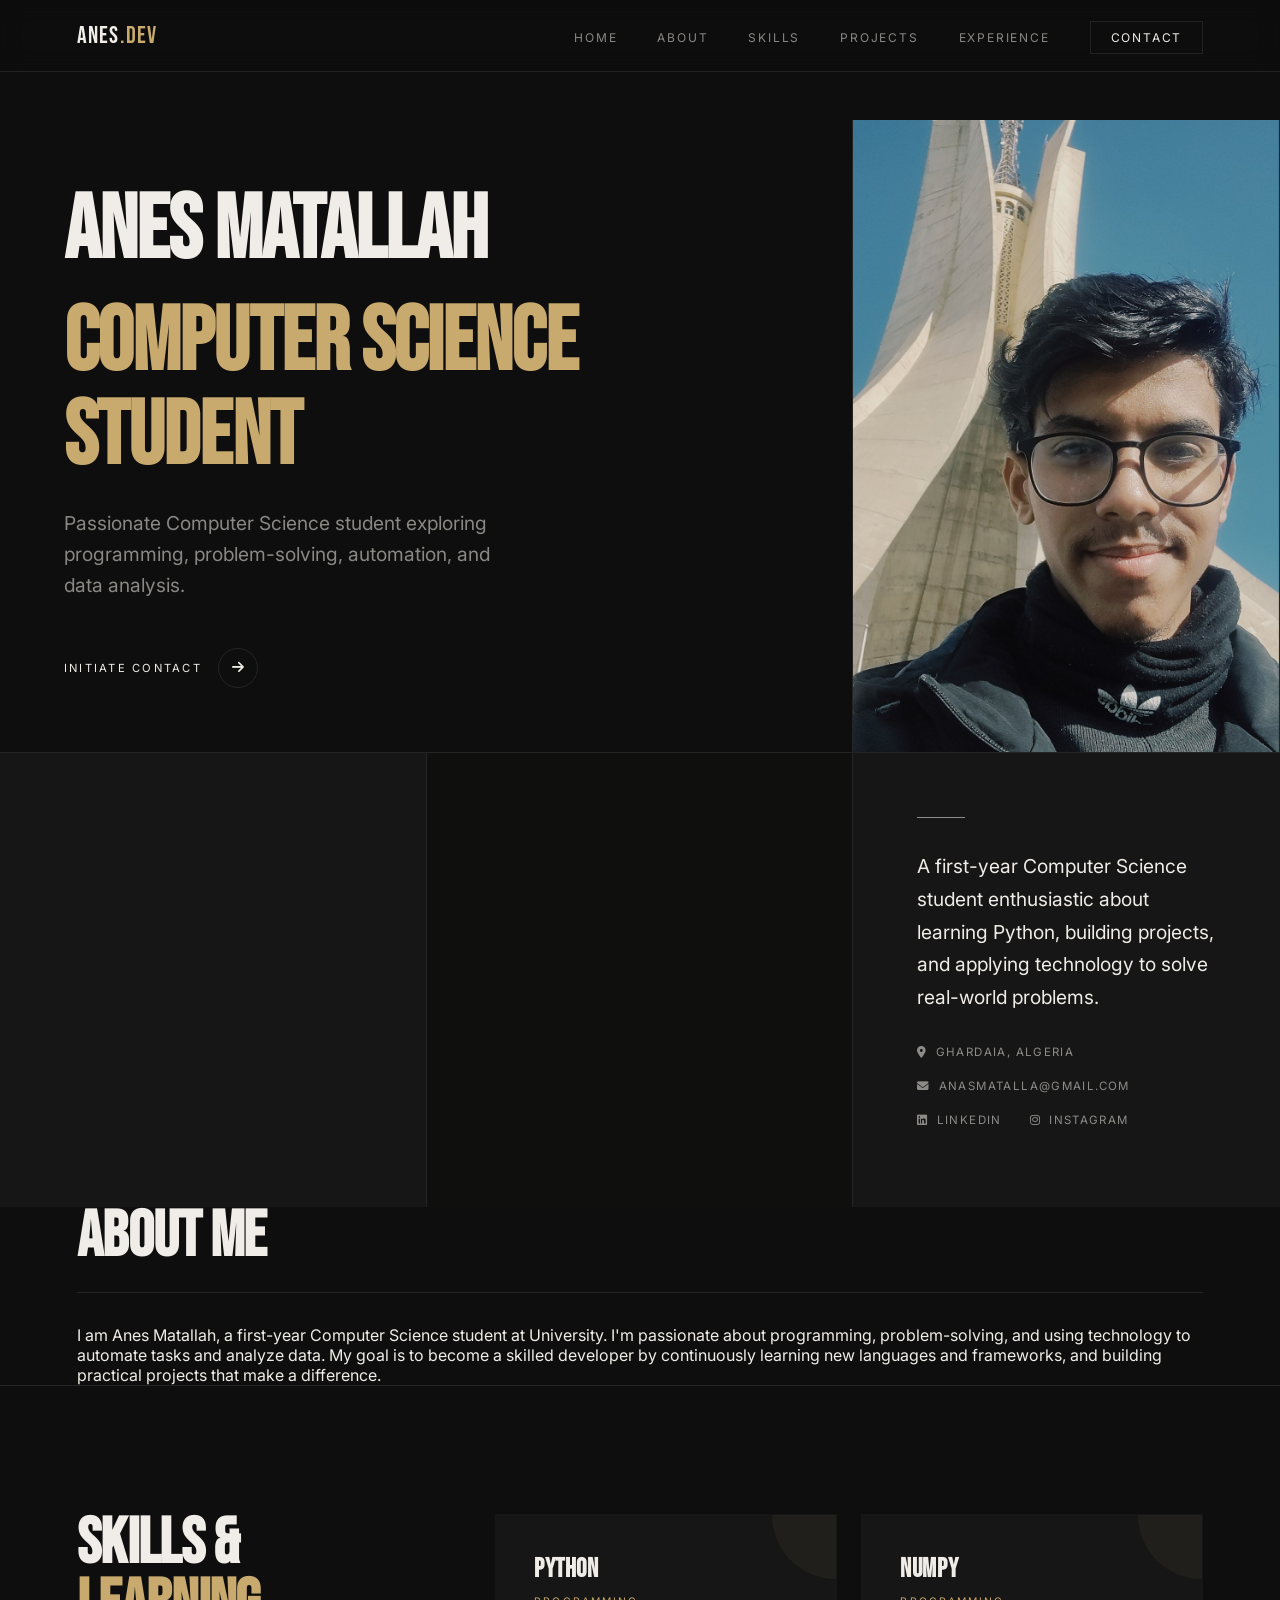
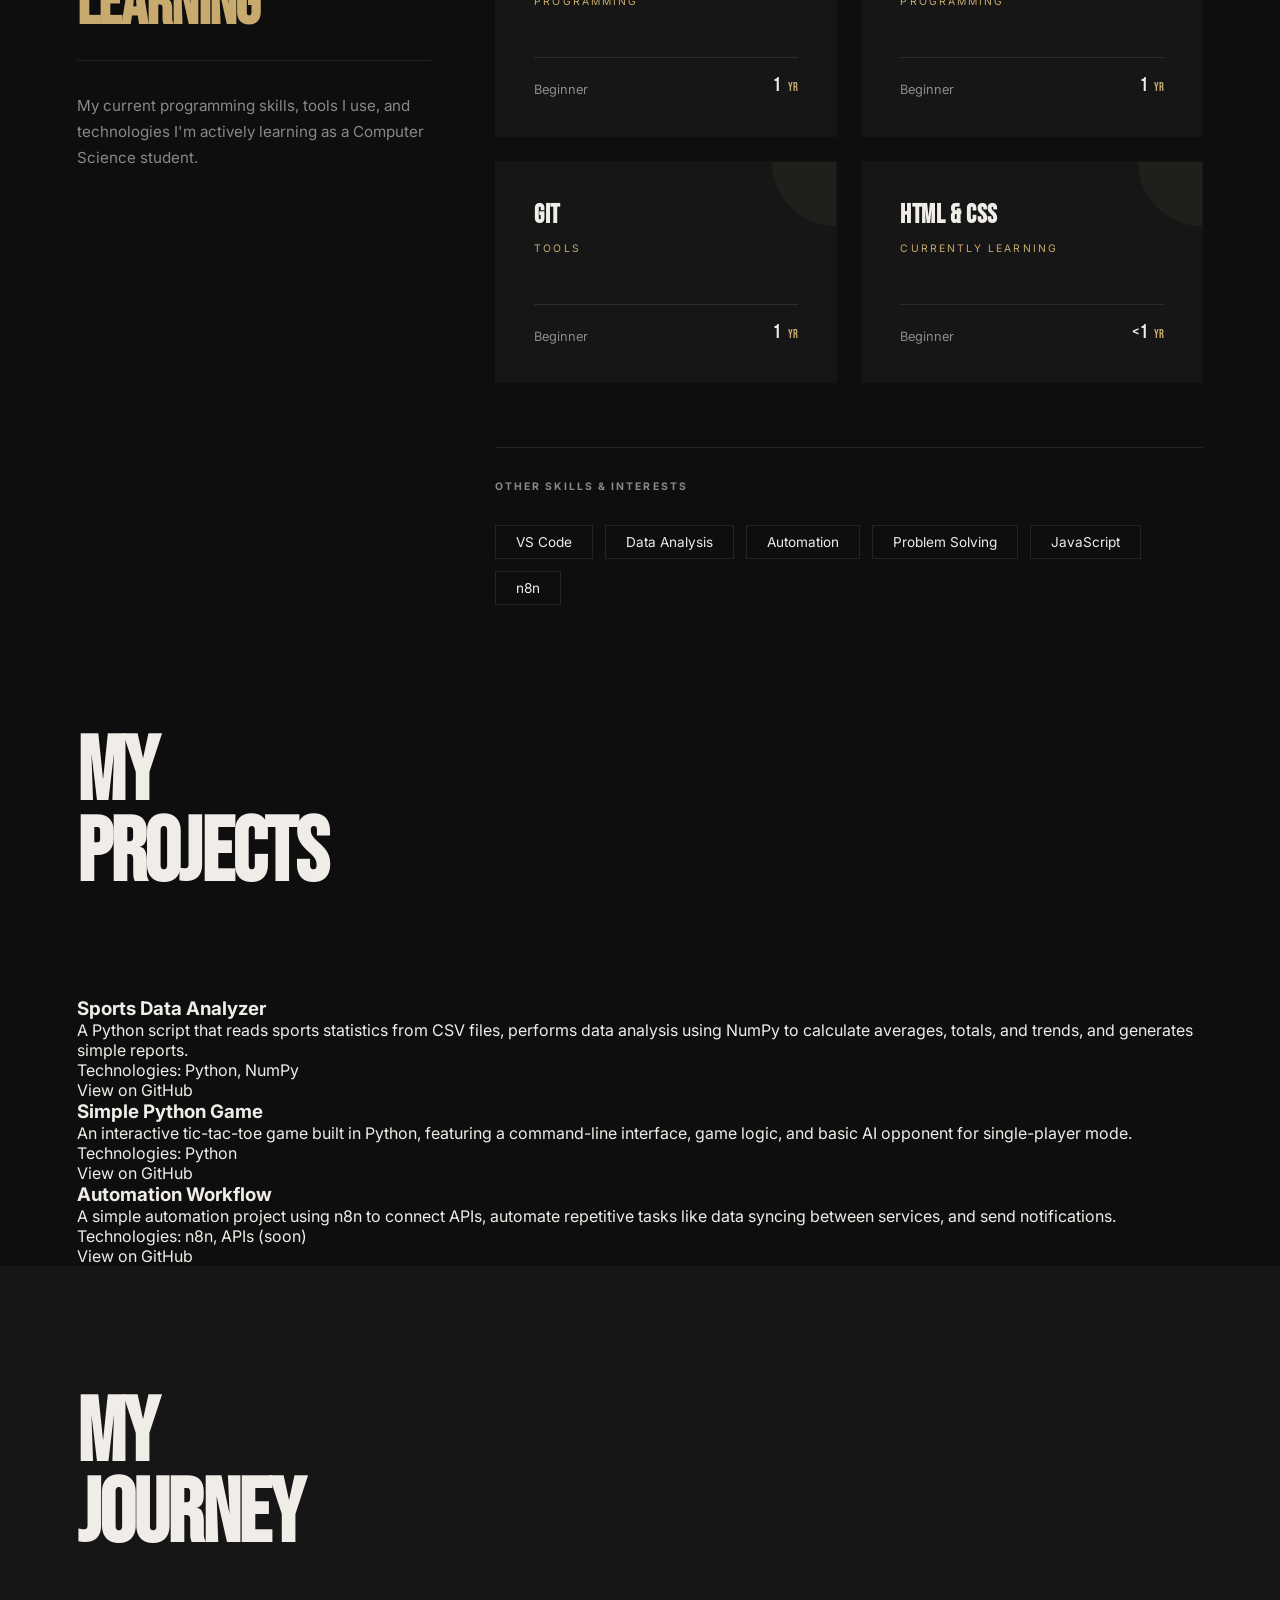
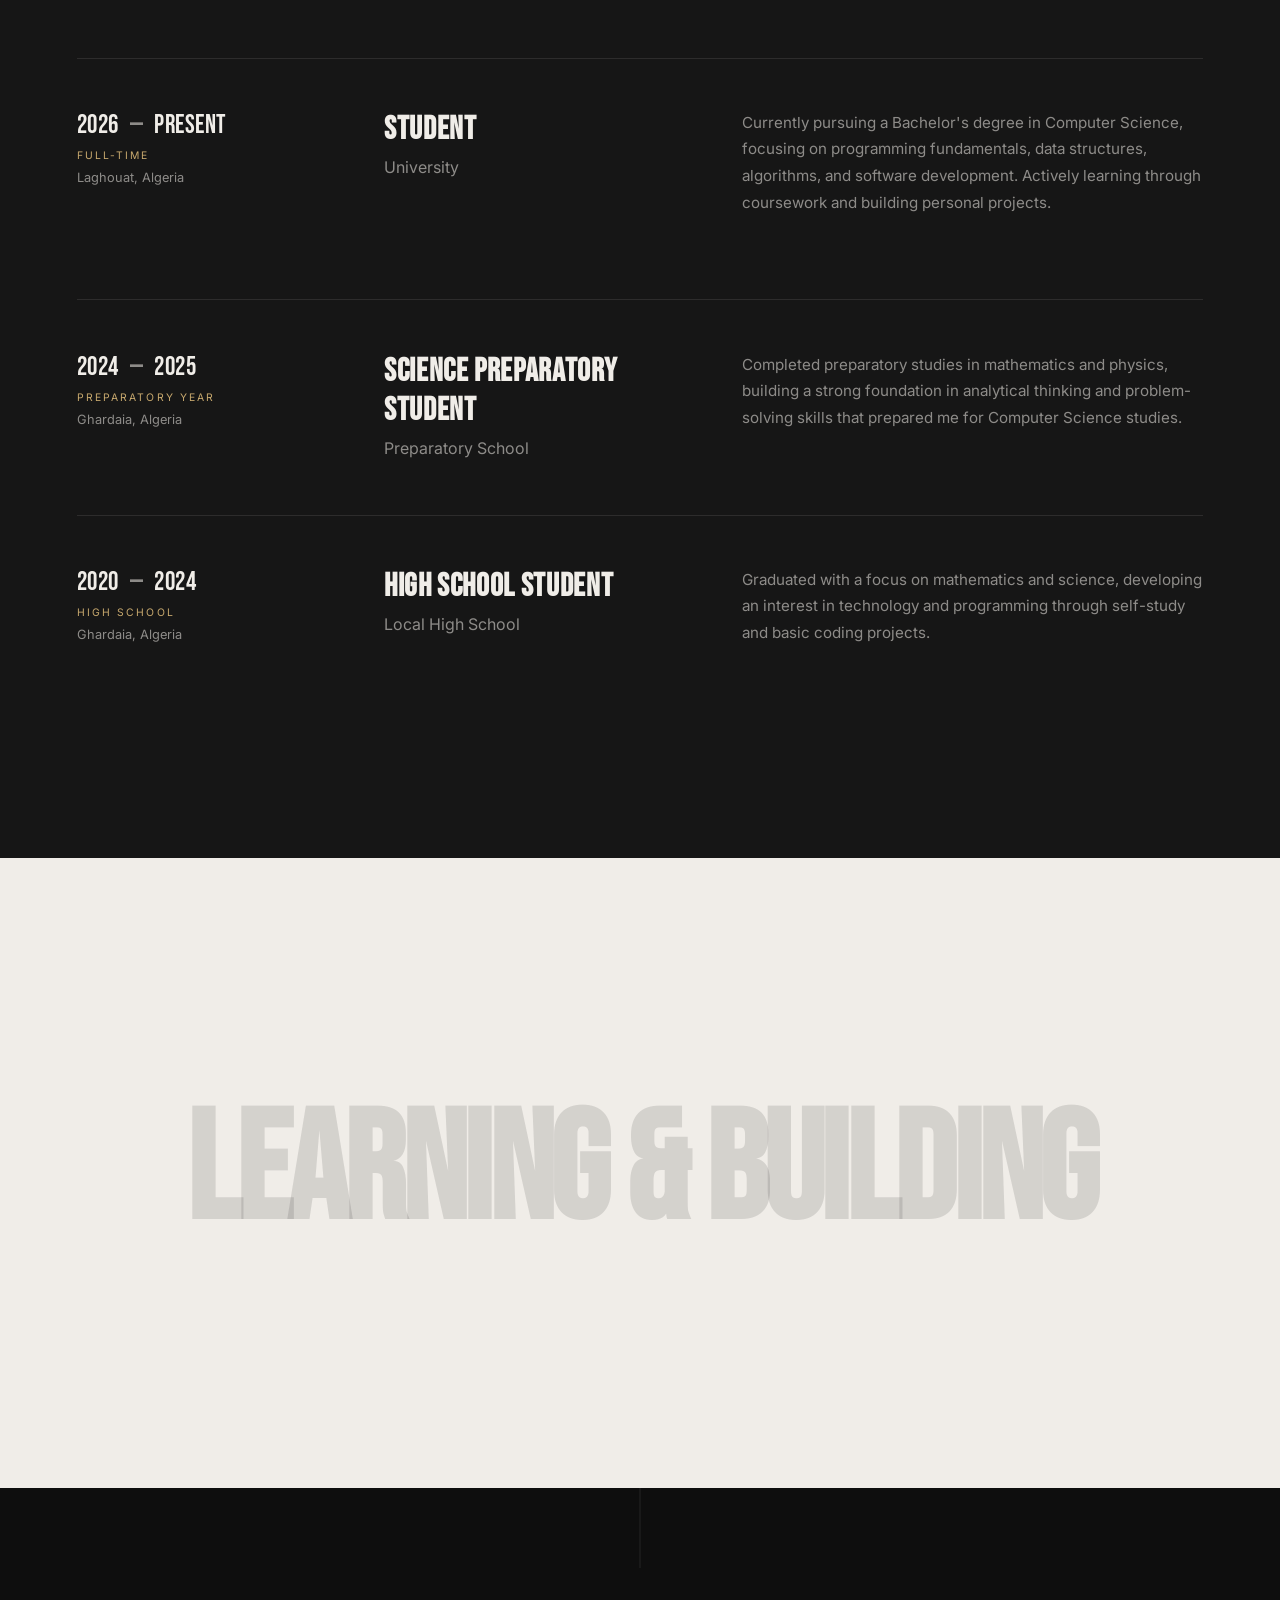
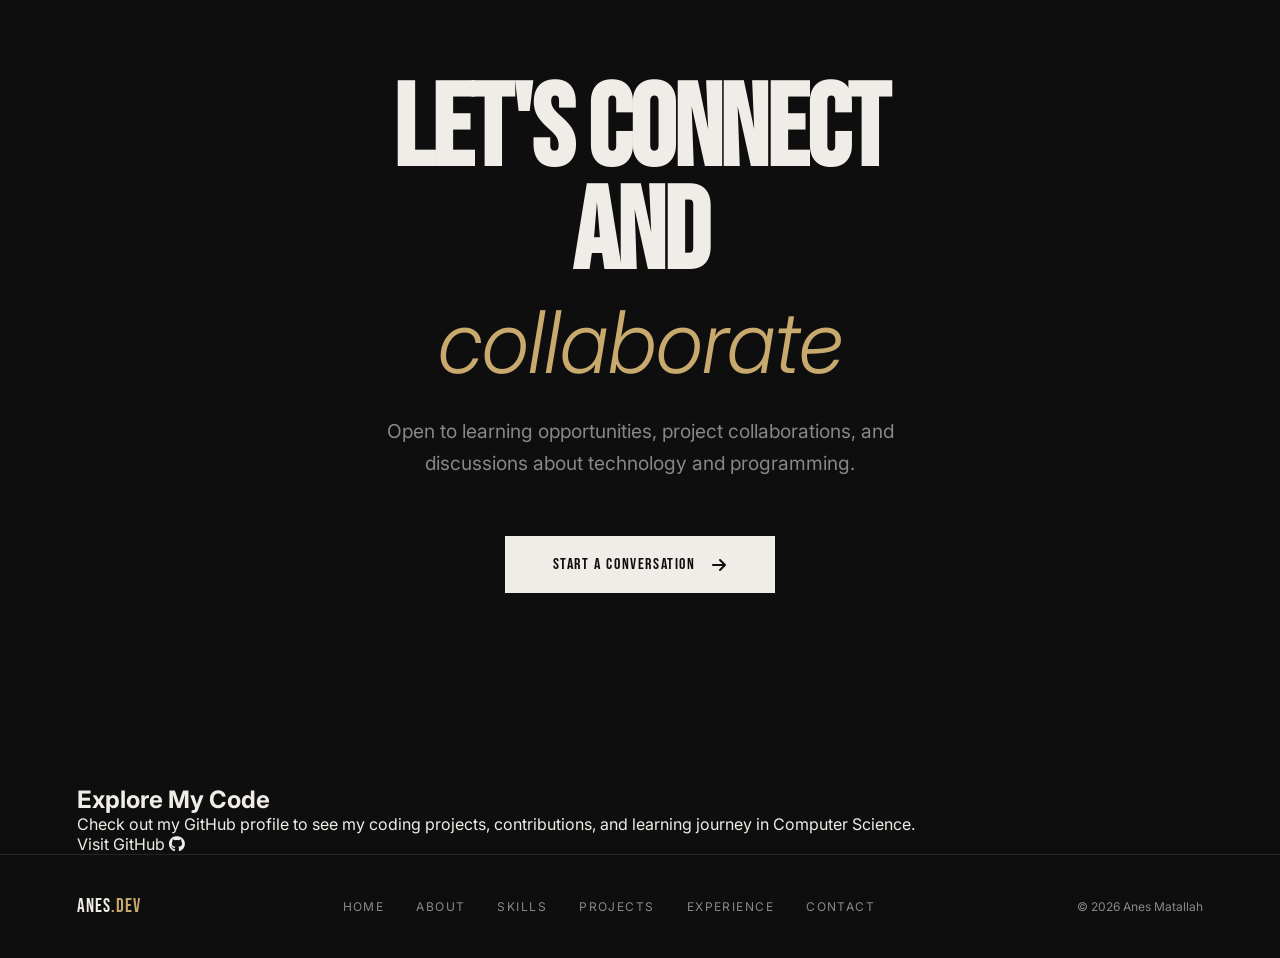
==== index.html @ f71d9143 "Rename index.html.html to index.html" ====
<!DOCTYPE html>
<html lang="en">

<head>
  <meta charset="UTF-8" />
  <meta name="viewport" content="width=device-width, initial-scale=1.0" />
  <meta name="description"
    content="Portfolio of Anes Matallah, a Computer Science student learning Python, automation, and software development." />
  <link rel="stylesheet" href="styles.css" />
  <link rel="preconnect" href="https://fonts.googleapis.com" />
  <link rel="preconnect" href="https://fonts.gstatic.com" crossorigin />
  <link href="https://fonts.googleapis.com/css2?family=Bebas+Neue&family=Inter:wght@300;400;500;600&display=swap"
    rel="stylesheet" />
  <link rel="stylesheet" href="https://cdnjs.cloudflare.com/ajax/libs/font-awesome/6.4.0/css/all.min.css" />
</head>

<body>

  <!-- ===================== HEADER ===================== -->
  <header class="site-header" id="site-header">
    <nav class="nav-container">
      <a href="index.html" class="nav-logo">ANES<span>.DEV</span></a>
      <ul class="nav-links" id="nav-links">
        <li><a href="weanas.html" class="nav-link active">Home</a></li>
        <li><a href="#about" class="nav-link">About</a></li>
        <li><a href="#skills" class="nav-link">Skills</a></li>
        <li><a href="#projects" class="nav-link">Projects</a></li>
        <li><a href="#experience" class="nav-link">Experience</a></li>
        <li><a href="contact.html" class="nav-link nav-cta">Contact</a></li>
      </ul>
      <button class="hamburger" id="hamburger" aria-label="Open menu">
        <span></span><span></span><span></span>
      </button>
    </nav>
  </header>

  <main>

    <!-- ===================== HERO ===================== -->
    <section id="home" class="hero-section">
      <div class="hero-grid" id="hero-grid">

        <!-- Block 1: Main Intro -->
        <div class="hero-block hero-intro">
          <div class="hero-intro-inner">
            <h1 class="hero-name anim-fade-up">
              Anes Matallah
              <span class="hero-headline-word">Computer Science Student</span>
            </h1>
            <p class="hero-sub anim-fade-up" style="--delay:0.3s">
              Passionate Computer Science student exploring programming, problem-solving, automation, and data analysis.
            </p>
            <a href="contact.html" class="hero-cta anim-fade-up" style="--delay:0.5s">
              <span class="hero-cta-text">Initiate Contact</span>
              <span class="hero-cta-icon"><i class="fa-solid fa-arrow-right"></i></span>
            </a>
          </div>
        </div>

        <!-- Removed Block 2: Vertical texture image per user request -->

        <!-- Block 3: Profile photo -->
        <!-- FIX: Replace "your-photo.jpg" with your actual portrait image filename -->
        <div class="hero-block hero-img-profile parallax-block">
          <img src="my-anas.png.jpg" alt="Anes Matallah Profile Photo" class="parallax-img" data-speed="0.08"
            id="profile-img" />
        </div>

        <!-- Block 4: Square detail -->
        <div class="hero-block hero-img-detail parallax-block">
          <img src="" alt="Detail" class="parallax-img" data-speed="0.12" />
        </div>

        <!-- Block 5: Abstract / mix -->
        <div class="hero-block hero-img-abstract parallax-block">
          <img src="" alt="Abstract" class="parallax-img" data-speed="0.2" />
          <div class="hero-img-primary-overlay"></div>
        </div><!-- Block 6: Bio & Details -->
        <div class="hero-block hero-bio">
          <div class="hero-bio-inner">
            <div class="hero-bio-rule"></div>
            <p class="hero-bio-text">
              A first-year Computer Science student enthusiastic about learning Python, building projects, and applying
              technology to solve real-world problems.
            </p>
            <div class="hero-meta">
              <div class="hero-meta-item">
                <i class="fa-solid fa-location-dot"></i>
                <span>Ghardaia, Algeria</span>
              </div>
              <a href="mailto:anasmatalla@gmail.com" class="hero-meta-item hero-meta-link">
                <i class="fa-solid fa-envelope"></i>
                <span>anasmatalla@gmail.com</span>
                <i class="fa-solid fa-arrow-up-right hero-meta-arrow"></i>
              </a>
              <a href="https://www.linkedin.com/in/anes-matallah-5518b6398?utm_source=share&utm_campaign=share_via&utm_content=profile&utm_medium=android_app"
                target="_blank" rel="noopener" class="hero-meta-item hero-meta-link">
                <i class="fa-brands fa-linkedin"></i>
                <span>LinkedIn</span>
                <i class="fa-solid fa-arrow-up-right hero-meta-arrow"></i>
              </a>
              <!-- FIX 1: Changed target="_white" → target="_blank" -->
              <a href="https://www.instagram.com/anas__mata/" target="_blank" rel="noopener"
                class="hero-meta-item hero-meta-link">
                <i class="fa-brands fa-instagram"></i>
                <span>Instagram</span>
                <i class="fa-solid fa-arrow-up-right hero-meta-arrow"></i>
              </a>
            </div>
          </div>
        </div>

      </div>
    </section>

    <!-- ===================== ABOUT ME ===================== -->
    <section id="about" class="about-section">
      <div class="section-container">
        <div class="about-inner reveal">
          <h2 class="section-heading">About Me</h2>
          <div class="section-rule"></div>
          <p class="about-text">
            I am Anes Matallah, a first-year Computer Science student at University. I'm passionate about programming,
            problem-solving, and using technology to automate tasks and analyze data. My goal is to become a skilled
            developer by continuously learning new languages and frameworks, and building practical projects that make a
            difference.
          </p>
        </div>
      </div>
    </section>

    <!-- ===================== SKILLS ===================== -->
    <section id="skills" class="skills-section">
      <div class="section-container">
        <div class="skills-layout">

          <!-- Sticky sidebar -->
          <div class="skills-sidebar">
            <div class="skills-sidebar-inner reveal">
              <h2 class="section-heading">
                Skills &<br /><span class="accent">Learning</span>
              </h2>
              <div class="section-rule"></div>
              <p class="section-desc">
                My current programming skills, tools I use, and technologies I'm actively learning as a Computer Science
                student.
              </p>
            </div>
          </div>

          <!-- Scrolling skills -->
          <div class="skills-content">
            <!-- Highlighted skills grid -->
            <div class="skills-grid">
              <div class="skill-card reveal">
                <div class="skill-card-accent"></div>
                <div class="skill-card-top">
                  <h3 class="skill-name">Python</h3>
                  <span class="skill-category">Programming</span>
                </div>
                <div class="skill-card-bottom"><span class="skill-level">Beginner</span>
                  <span class="skill-years">1 <span class="accent">YR</span></span>
                </div>
              </div>
              <div class="skill-card reveal" style="--reveal-delay:0.1s">
                <div class="skill-card-accent"></div>
                <div class="skill-card-top">
                  <h3 class="skill-name">NumPy</h3>
                  <span class="skill-category">Programming</span>
                </div>
                <div class="skill-card-bottom">
                  <span class="skill-level">Beginner</span>
                  <span class="skill-years">1 <span class="accent">YR</span></span>
                </div>
              </div>
              <div class="skill-card reveal" style="--reveal-delay:0.2s">
                <div class="skill-card-accent"></div>
                <div class="skill-card-top">
                  <h3 class="skill-name">Git</h3>
                  <span class="skill-category">Tools</span>
                </div>
                <div class="skill-card-bottom">
                  <span class="skill-level">Beginner</span>
                  <span class="skill-years">1 <span class="accent">YR</span></span>
                </div>
              </div>
              <!-- FIX 2: Corrected broken <1 tag — properly escaped as "&lt;1" -->
              <div class="skill-card reveal" style="--reveal-delay:0.3s">
                <div class="skill-card-accent"></div>
                <div class="skill-card-top">
                  <h3 class="skill-name">HTML &amp; CSS</h3>
                  <span class="skill-category">Currently Learning</span>
                </div>
                <div class="skill-card-bottom">
                  <span class="skill-level">Beginner</span>
                  <span class="skill-years">&lt;1 <span class="accent">YR</span></span>
                </div>
              </div>
            </div>

            <div class="skills-cloud reveal">
              <h4 class="skills-cloud-title">Other Skills &amp; Interests</h4>
              <div class="skills-tags">
                <span class="skill-tag">VS Code</span>
                <span class="skill-tag">Data Analysis</span>
                <span class="skill-tag">Automation</span>
                <span class="skill-tag">Problem Solving</span>
                <span class="skill-tag">JavaScript</span>
                <span class="skill-tag">n8n</span>
              </div>
            </div>
          </div>

        </div>
      </div>
    </section>

    <!-- ===================== PROJECTS ===================== -->
    <section id="projects" class="projects-section">
      <div class="section-container">
        <div class="projects-header reveal">
          <h2 class="section-heading-lg">
            My<br />Projects
          </h2>
        </div>

        <div class="projects-list">

          <!-- FIX 3: Standardised GitHub username to "anesmatallah" — update if different -->
          <div class="project-item reveal">
            <h3 class="project-title">Sports Data Analyzer</h3>
            <p class="project-desc">
              A Python script that reads sports statistics from CSV files, performs data analysis using NumPy to
              calculate averages, totals, and trends, and generates simple reports.
            </p>
            <div class="project-tech">Technologies: Python, NumPy</div>
            <a href="https://github.com/anesmatallah/sports-data-analyzer" class="project-link" target="_blank"
              rel="noopener">
              View on GitHub <i class="fa-solid fa-arrow-up-right"></i>
            </a>
          </div>

          <div class="project-item reveal">
            <h3 class="project-title">Simple Python Game</h3>
            <p class="project-desc">An interactive tic-tac-toe game built in Python, featuring a command-line interface,
              game logic, and basic
              AI opponent for single-player mode.
            </p>
            <div class="project-tech">Technologies: Python</div>
            <!-- FIX 3: Changed "anas-mata" → "anesmatallah" to match your consistent username -->
            <a href="https://github.com/anesmatallah/python-tic-tac-toe" class="project-link" target="_blank"
              rel="noopener">
              View on GitHub <i class="fa-solid fa-arrow-up-right"></i>
            </a>
          </div>

          <div class="project-item reveal">
            <h3 class="project-title">Automation Workflow</h3>
            <p class="project-desc">
              A simple automation project using n8n to connect APIs, automate repetitive tasks like data syncing between
              services, and send notifications.
            </p>
            <div class="project-tech">Technologies: n8n, APIs (soon)</div>
            <a href="#" class="project-link" target="_blank" rel="noopener">View on GitHub <i
                class="fa-solid fa-arrow-up-right"></i>
            </a>
          </div>

        </div>
      </div>
    </section>

    <!-- ===================== EXPERIENCE ===================== -->
    <section id="experience" class="experience-section">
      <div class="section-container">
        <div class="experience-header reveal">
          <h2 class="section-heading-lg">
            My<br />Journey
          </h2>
        </div>

        <div class="experience-list">

          <div class="exp-item reveal">
            <div class="exp-meta">
              <div class="exp-years">2026 <span class="exp-dash">—</span> Present</div>
              <span class="exp-type">Full-Time</span>
              <span class="exp-loc">Laghouat, Algeria</span>
            </div>
            <div class="exp-role">
              <h3 class="exp-title">Student</h3>
              <p class="exp-company">University</p>
            </div>
            <div class="exp-details">
              <p class="exp-desc">
                Currently pursuing a Bachelor's degree in Computer Science, focusing on programming fundamentals, data
                structures, algorithms, and software development. Actively learning through coursework and building
                personal projects.
              </p>
              <!-- FIX 4: Removed dead href="#" — replace with your university URL or remove the link -->
              <!-- <a href="https://your-university-website.dz" class="exp-link" target="_blank" rel="noopener">
                Visit University <i class="fa-solid fa-arrow-up-right"></i>
              </a> -->
            </div>
          </div>

          <div class="exp-item reveal">
            <div class="exp-meta">
              <div class="exp-years">2024 <span class="exp-dash">—</span> 2025</div>
              <span class="exp-type">Preparatory Year</span>
              <span class="exp-loc">Ghardaia, Algeria</span>
            </div>
            <div class="exp-role">
              <h3 class="exp-title">Science Preparatory Student</h3>
              <p class="exp-company">Preparatory School</p>
            </div>
            <div class="exp-details">
              <p class="exp-desc">
                Completed preparatory studies in mathematics and physics, building a strong foundation in analytical
                thinking and problem-solving skills that prepared me for Computer Science studies.
              </p>
            </div>
          </div>

          <div class="exp-item reveal">
            <div class="exp-meta">
              <div class="exp-years">2020 <span class="exp-dash">—</span> 2024</div>
              <span class="exp-type">High School</span><span class="exp-loc">Ghardaia, Algeria</span>
            </div>
            <div class="exp-role">
              <h3 class="exp-title">High School Student</h3>
              <p class="exp-company">Local High School</p>
            </div>
            <div class="exp-details">
              <p class="exp-desc">
                Graduated with a focus on mathematics and science, developing an interest in technology and programming
                through self-study and basic coding projects.
              </p>
            </div>
          </div>

        </div>
      </div>
    </section>

    <!-- ===================== IMAGE BREAK ===================== -->
    <section class="image-break parallax-block">
      <img src="https://static.wixstatic.com/media/760b7b_c8ac74965bcc41a6937c8794d44e90c3~mv2.png" alt="Atmospheric"
        class="parallax-img image-break-img" data-speed="0.25" />
      <div class="image-break-overlay">
        <h2 class="image-break-text">Learning &amp; Building</h2>
      </div>
    </section>

    <!-- ===================== CTA ===================== -->
    <section class="cta-section">
      <div class="cta-line"></div>
      <div class="cta-inner reveal">
        <h2 class="cta-heading">
          Let's Connect<br />
          and<br />
          <em class="cta-accent">Collaborate</em>
        </h2>
        <p class="cta-sub">
          Open to learning opportunities, project collaborations, and discussions about technology and programming.
        </p>
        <a href="contact.html" class="cta-btn">
          <span>Start a Conversation</span>
          <i class="fa-solid fa-arrow-right"></i>
        </a>
      </div>
    </section>

    <!-- ===================== GITHUB ===================== -->
    <section class="github-section">
      <div class="section-container">
        <div class="github-inner reveal">
          <h2 class="github-heading">Explore My Code</h2>
          <p class="github-sub">
            Check out my GitHub profile to see my coding projects, contributions, and learning journey in Computer
            Science.
          </p>
          <!-- FIX 3: Updated GitHub link to match primary username "anesmatallah" -->
          <a href="https://github.com/anas-mata" class="github-btn" target="_blank" rel="noopener">
            <span>Visit GitHub</span>
            <i class="fa-brands fa-github"></i>
          </a>
        </div>
      </div>
    </section>

  </main>

  <!-- ===================== FOOTER ===================== -->
  <footer class="site-footer">
    <div class="footer-inner">
      <span class="footer-logo">ANES<span class="accent">.DEV</span></span>
      <div class="footer-links">
        <a href="index.html">Home</a>
        <a href="#about">About</a>
        <a href="#skills">Skills</a>
        <a href="#projects">Projects</a>
        <a href="#experience">Experience</a>
        <a href="contact.html">Contact</a>
      </div>
      <span class="footer-copy">&copy; 2026 Anes Matallah</span>
    </div>
  </footer>

  <script src="script.js"></script>
</body>

</html>
---- styles.css ----
/* ============================================================
   DESIGN SYSTEM — ProfilePro Portfolio
   Inspired by the Wix Vibe "ProfilePro" React design
   ============================================================ */

/* --- TOKENS --- */
:root {
  --bg: #0e0e0e;
  --bg-alt: #161616;
  --fg: #f0ede8;
  --fg-dim: rgba(240, 237, 232, 0.55);
  --primary: #c8a96e;
  /* warm gold */
  --border: rgba(240, 237, 232, 0.1);
  --grid-gap: 1px;
  --font-head: 'Bebas Neue', sans-serif;
  --font-body: 'Inter', sans-serif;
  --nav-h: 72px;
  --max-w: 1600px;
  --section-px: clamp(1.5rem, 6vw, 8rem);
  --section-py: clamp(4rem, 10vw, 10rem);
  --ease: cubic-bezier(0.21, 0.47, 0.32, 0.98);
}

/* --- RESET --- */
*,
*::before,
*::after {
  box-sizing: border-box;
  margin: 0;
  padding: 0;
}

html {
  scroll-behavior: smooth;
}

body {
  font-family: var(--font-body);
  background: var(--bg);
  color: var(--fg);
  overflow-x: hidden;
  -webkit-font-smoothing: antialiased;
}

img {
  display: block;
  width: 100%;
  height: 100%;
  object-fit: cover;
}

a {
  color: inherit;
  text-decoration: none;
}

ul {
  list-style: none;
}

/* --- UTILITIES --- */
.accent {
  color: var(--primary);
}

.hidden {
  display: none !important;
}

.section-container {
  max-width: var(--max-w);
  margin-inline: auto;
  padding-inline: var(--section-px);
}

/* ============================================================
   NAV / HEADER
   ============================================================ */
.site-header {
  position: fixed;
  top: 0;
  left: 0;
  right: 0;
  z-index: 600;
  height: var(--nav-h);
  display: flex;
  align-items: center;
  background: rgba(14, 14, 14, 0.85);
  backdrop-filter: blur(12px);
  -webkit-backdrop-filter: blur(12px);
  border-bottom: 1px solid var(--border);
  transition: background 0.4s;
}

.nav-container {
  display: flex;
  align-items: center;
  justify-content: space-between;
  width: 100%;
  max-width: var(--max-w);
  margin-inline: auto;
  padding-inline: var(--section-px);
}

.nav-logo {
  font-family: var(--font-head);
  font-size: 1.5rem;
  letter-spacing: 0.05em;
  color: var(--fg);
}

.nav-logo span {
  color: var(--primary);
}

.nav-links {
  display: flex;
  gap: 2.5rem;
  align-items: center;
}

.nav-link {
  font-size: 0.75rem;
  letter-spacing: 0.15em;
  text-transform: uppercase;
  color: var(--fg-dim);
  transition: color 0.3s;
  position: relative;
}

.nav-link::after {
  content: '';
  position: absolute;
  bottom: -4px;
  left: 0;
  width: 0;
  height: 1px;
  background: var(--primary);
  transition: width 0.35s var(--ease);
}

.nav-link:hover,
.nav-link.active {
  color: var(--fg);
}

.nav-link:hover::after,
.nav-link.active::after {
  width: 100%;
}

.nav-cta {
  padding: 0.5rem 1.25rem;
  border: 1px solid var(--border);
  color: var(--fg) !important;
  transition: background 0.3s, border-color 0.3s;
}

.nav-cta:hover {
  background: var(--primary);
  border-color: var(--primary);
  color: var(--bg) !important;
}

.nav-cta::after {
  display: none;
}

/* Hamburger */
.hamburger {
  display: none;
  flex-direction: column;
  gap: 5px;
  cursor: pointer;
  background: none;
  border: none;
  padding: 4px;
}

.hamburger span {
  display: block;
  width: 24px;
  height: 1.5px;
  background: var(--fg);
  transition: transform 0.3s, opacity 0.3s;
}

.hamburger.open span:nth-child(1) {
  transform: translateY(6.5px) rotate(45deg);
}

.hamburger.open span:nth-child(2) {
  opacity: 0;
}

.hamburger.open span:nth-child(3) {
  transform: translateY(-6.5px) rotate(-45deg);
}

/* ============================================================
   HERO — Asymmetric Grid
   ============================================================ */
.hero-section {
  padding-top: calc(var(--nav-h) + 3rem);
  min-height: 100vh;
  background: var(--bg);
}

.hero-grid {
  display: grid;
  grid-template-columns: repeat(3, 1fr);
  grid-template-rows: minmax(50vh, 1fr) minmax(45vh, auto);
  gap: var(--grid-gap);
  background: var(--border);
  min-height: calc(100vh - var(--nav-h) - 3rem);
}

/* Block layout */
.hero-intro {
  grid-column: span 2;
  grid-row: 1;
  background: var(--bg);
  display: flex;
  flex-direction: column;
}

.hero-img-texture {
  grid-column: 3;
  grid-row: 1;
  background: var(--bg-alt);
}

.hero-img-profile {
  grid-column: 3;
  grid-row: 1;
  background: var(--bg);
}

.hero-img-detail {
  grid-column: 1;
  grid-row: 2;
  background: var(--bg-alt);
}

.hero-img-abstract {
  grid-column: 2;
  grid-row: 2;
  background: var(--bg);
}

.hero-bio {
  grid-column: span 2;
  grid-row: 2;
  background: var(--bg-alt);
  display: flex;
  flex-direction: column;
}

.hero-block {
  position: relative;
  overflow: hidden;
}

/* Intro content */
.hero-intro {
  overflow: hidden;
}

.hero-intro-inner {
  position: relative;
  display: flex;
  flex-direction: column;
  justify-content: flex-start;
  padding: clamp(2rem, 5vw, 6rem);
  padding-top: clamp(3rem, 5vw, 5rem);
  z-index: 2;
  height: 100%;
}

.hero-name {
  font-family: var(--font-head);
  font-size: clamp(3.5rem, 7vw, 8rem);
  line-height: 1.05;
  text-transform: uppercase;
  letter-spacing: -0.01em;
  color: var(--fg);
  margin-bottom: 1.5rem;
}

.hero-headline-word {
  display: block;
  color: var(--primary);
  margin-top: 0.2em;
}

.hero-sub {
  font-size: clamp(1rem, 1.5vw, 1.25rem);
  color: var(--fg-dim);
  max-width: 28rem;
  line-height: 1.6;
  margin-bottom: 3rem;
}

.hero-cta {
  display: inline-flex;
  align-items: center;
  gap: 1rem;
  width: fit-content;
}

.hero-cta-text {
  font-size: 0.7rem;
  letter-spacing: 0.2em;
  text-transform: uppercase;
  transition: color 0.3s;
}

.hero-cta:hover .hero-cta-text {
  color: var(--primary);
}

.hero-cta-icon {
  width: 2.5rem;
  height: 2.5rem;
  border-radius: 50%;
  border: 1px solid var(--border);
  display: flex;
  align-items: center;
  justify-content: center;
  font-size: 0.85rem;
  transition: background 0.3s, border-color 0.3s, color 0.3s;
}

.hero-cta:hover .hero-cta-icon {
  background: var(--primary);
  border-color: var(--primary);
  color: var(--bg);
}

/* Image overlays */
.hero-img-overlay {
  position: absolute;
  inset: 0;
  background: rgba(22, 22, 22, 0.2);
  mix-blend-mode: multiply;
}

.hero-img-primary-overlay {
  position: absolute;
  inset: 0;
  background: rgba(200, 169, 110, 0.1);
  mix-blend-mode: overlay;
}

/* Bio block */
.hero-bio-inner {
  position: relative;
  display: flex;
  flex-direction: column;
  justify-content: space-between;
  padding: clamp(2rem, 5vw, 6rem);
  z-index: 2;
  height: 100%;
}

.hero-bio-rule {
  width: 3rem;
  height: 1px;
  background: var(--fg-dim);
  margin-bottom: 2rem;
}

.hero-bio-text {
  font-size: clamp(1rem, 1.5vw, 1.4rem);
  line-height: 1.7;
  color: var(--fg);
  max-width: 42rem;
}

.hero-meta {
  display: flex;
  flex-wrap: wrap;
  gap: 1.25rem;
  margin-top: 2rem;
  padding-bottom: 1rem;
}

.hero-meta-item {
  display: flex;
  align-items: center;
  gap: 0.5rem;
  font-size: 0.72rem;
  letter-spacing: 0.12em;
  text-transform: uppercase;
  color: var(--fg-dim);
  transition: color 0.3s;
}

.hero-meta-link:hover {
  color: var(--primary);
}

.hero-meta-arrow {
  opacity: 0;
  transform: translate(4px, -4px);
  transition: opacity 0.3s, transform 0.3s;
}

.hero-meta-link:hover .hero-meta-arrow {
  opacity: 1;
  transform: translate(0, 0);
}

/* ============================================================
   PARALLAX IMAGES
   ============================================================ */
.parallax-block {
  overflow: hidden;
}

.parallax-img {
  position: absolute;
  top: -15%;
  left: 0;
  width: 100%;
  height: 130%;
  will-change: transform;
}

/* ============================================================
   SKILLS SECTION
   ============================================================ */
.skills-section {
  padding-block: var(--section-py);
  background: var(--bg);
  border-top: 1px solid var(--border);
  position: relative;
  z-index: 2;
}

.skills-layout {
  display: grid;
  grid-template-columns: 1fr 2fr;
  gap: clamp(2rem, 5vw, 8rem);
}

.skills-sidebar-inner {
  position: sticky;
  top: calc(var(--nav-h) + 3rem);
}

.section-heading {
  font-family: var(--font-head);
  font-size: clamp(3rem, 5vw, 5.5rem);
  line-height: 0.95;
  text-transform: uppercase;
  letter-spacing: -0.01em;
  margin-bottom: 1.5rem;
}

.section-rule {
  width: 100%;
  height: 1px;
  background: var(--border);
  margin-bottom: 2rem;
}

.section-desc {
  font-size: 0.95rem;
  color: var(--fg-dim);
  line-height: 1.7;
  max-width: 26rem;
}

/* Skills grid */
.skills-grid {
  display: grid;
  grid-template-columns: repeat(2, 1fr);
  gap: 1.5rem;
  margin-bottom: 4rem;
}

.skill-card {
  position: relative;
  background: var(--bg-alt);
  padding: clamp(1.5rem, 3vw, 2.5rem);
  overflow: hidden;
  display: flex;
  flex-direction: column;
  justify-content: space-between;
  border: 1px solid transparent;
  transition: border-color 0.5s;
  min-height: 180px;
}

.skill-card:hover {
  border-color: var(--border);
}

.skill-card-accent {
  position: absolute;
  top: -4rem;
  right: -4rem;
  width: 8rem;
  height: 8rem;
  background: rgba(200, 169, 110, 0.06);
  border-radius: 50%;
  transition: transform 0.7s;
}

.skill-card:hover .skill-card-accent {
  transform: scale(1.5);
}

.skill-card-top {
  position: relative;
  z-index: 1;
  margin-bottom: 3rem;
}

.skill-name {
  font-family: var(--font-head);
  font-size: 1.6rem;
  margin-bottom: 0.3rem;
  letter-spacing: 0.02em;
}

.skill-category {
  font-size: 0.65rem;
  letter-spacing: 0.2em;
  text-transform: uppercase;
  color: var(--primary);
}

.skill-card-bottom {
  position: relative;
  z-index: 1;
  display: flex;
  justify-content: space-between;
  align-items: flex-end;
  border-top: 1px solid var(--border);
  padding-top: 1rem;
}

.skill-level {
  font-size: 0.8rem;
  color: var(--fg-dim);
}

.skill-years {
  font-family: var(--font-head);
  font-size: 1.2rem;
}

.skill-years .accent {
  font-size: 0.75rem;
  margin-left: 0.2rem;
}

/* Skills cloud */
.skills-cloud {
  border-top: 1px solid var(--border);
  padding-top: 2rem;
}

.skills-cloud-title {
  font-size: 0.65rem;
  letter-spacing: 0.2em;
  text-transform: uppercase;
  color: var(--fg-dim);
  margin-bottom: 2rem;
}

.skills-tags {
  display: flex;
  flex-wrap: wrap;
  gap: 0.75rem;
}

.skill-tag {
  padding: 0.5rem 1.25rem;
  border: 1px solid var(--border);
  font-size: 0.85rem;
  cursor: default;
  transition: background 0.3s, color 0.3s;
}

.skill-tag:hover {
  background: var(--fg);
  color: var(--bg);
}

/* ============================================================
   EXPERIENCE SECTION
   ============================================================ */
.experience-section {
  padding-block: var(--section-py);
  background: var(--bg-alt);
  position: relative;
  z-index: 2;
}

.section-heading-lg {
  font-family: var(--font-head);
  font-size: clamp(3.5rem, 7vw, 8rem);
  line-height: 0.9;
  text-transform: uppercase;
  letter-spacing: -0.02em;
  margin-bottom: clamp(3rem, 8vw, 8rem);
}

.experience-list {
  display: flex;
  flex-direction: column;
}

.exp-item {
  display: grid;
  grid-template-columns: 1fr 1.2fr 1.8fr;
  gap: clamp(1.5rem, 4vw, 5rem);
  padding-block: clamp(2rem, 4vw, 4rem);
  border-top: 1px solid var(--border);
  align-items: start;
  position: relative;
  transition: border-color 0.5s;
}

.exp-item::before {
  content: '';
  position: absolute;
  inset: 0;
  background: rgba(240, 237, 232, 0.03);
  opacity: 0;
  transition: opacity 0.5s;
  pointer-events: none;
  z-index: 0;
}

.exp-item:hover {
  border-color: rgba(240, 237, 232, 0.25);
}

.exp-item:hover::before {
  opacity: 1;
}

.exp-meta {
  display: flex;
  flex-direction: column;
  gap: 0.5rem;
  position: relative;
  z-index: 1;
}

.exp-years {
  font-family: var(--font-head);
  font-size: clamp(1.2rem, 2vw, 1.8rem);
  letter-spacing: 0.02em;
}

.exp-dash {
  color: var(--fg-dim);
  margin-inline: 0.4rem;
}

.exp-type {
  font-size: 0.65rem;
  letter-spacing: 0.2em;
  text-transform: uppercase;
  color: var(--primary);
}

.exp-loc {
  font-size: 0.8rem;
  color: var(--fg-dim);
}

.exp-role {
  position: relative;
  z-index: 1;
}

.exp-title {
  font-family: var(--font-head);
  font-size: clamp(1.5rem, 2.5vw, 2.2rem);
  letter-spacing: 0.02em;
  margin-bottom: 0.5rem;
  transition: color 0.3s;
}

.exp-item:hover .exp-title {
  color: var(--primary);
}

.exp-company {
  font-size: 1rem;
  color: var(--fg-dim);
  margin-top: 0.5rem;
}

.exp-details {
  position: relative;
  z-index: 1;
}

.exp-desc {
  font-size: 0.95rem;
  line-height: 1.75;
  color: var(--fg-dim);
  margin-bottom: 2rem;
}

.exp-link {
  display: inline-flex;
  align-items: center;
  gap: 0.5rem;
  font-size: 0.7rem;
  letter-spacing: 0.15em;
  text-transform: uppercase;
  color: var(--fg);
  transition: color 0.3s, gap 0.3s;
}

.exp-link:hover {
  color: var(--primary);
  gap: 0.75rem;
}

/* ============================================================
   IMAGE BREAK
   ============================================================ */
.image-break {
  width: 100%;
  height: 70vh;
  position: relative;
  overflow: hidden;
  background: var(--fg);
}

.image-break-img {
  filter: grayscale(60%);
  mix-blend-mode: luminosity;
  opacity: 0.8;
}

.image-break-overlay {
  position: absolute;
  inset: 0;
  display: flex;
  align-items: center;
  justify-content: center;
  pointer-events: none;
}

.image-break-text {
  font-family: var(--font-head);
  font-size: clamp(4rem, 12vw, 13rem);
  color: rgba(14, 14, 14, 0.12);
  text-transform: uppercase;
  letter-spacing: -0.03em;
  white-space: nowrap;
  user-select: none;
}

/* ============================================================
   CTA SECTION
   ============================================================ */
.cta-section {
  padding-block: clamp(6rem, 15vw, 14rem);
  background: var(--bg);
  position: relative;
  z-index: 2;
  overflow: hidden;
  text-align: center;
}

.cta-line {
  position: absolute;
  top: 0;
  left: 50%;
  transform: translateX(-50%);
  width: 1px;
  height: 5rem;
  background: var(--border);
}

.cta-inner {
  max-width: 60rem;
  margin-inline: auto;
  padding-inline: var(--section-px);
}

.cta-heading {
  font-family: var(--font-head);
  font-size: clamp(4rem, 9vw, 9rem);
  line-height: 0.9;
  text-transform: uppercase;
  letter-spacing: -0.02em;
  margin-bottom: 1.5rem;
}

.cta-accent {
  font-style: italic;
  font-family: var(--font-body);
  font-weight: 300;
  text-transform: lowercase;
  font-size: 0.75em;
  letter-spacing: normal;
  color: var(--primary);
}

.cta-sub {
  font-size: clamp(1rem, 1.5vw, 1.2rem);
  color: var(--fg-dim);
  max-width: 36rem;
  margin-inline: auto;
  line-height: 1.7;
  margin-bottom: 3.5rem;
}

.cta-btn {
  position: relative;
  display: inline-flex;
  align-items: center;
  gap: 1rem;
  padding: 1.2rem 3rem;
  background: var(--fg);
  color: var(--bg);
  font-size: 0.7rem;
  letter-spacing: 0.2em;
  text-transform: uppercase;
  font-family: var(--font-head);
  font-size: 1rem;
  letter-spacing: 0.1em;
  overflow: hidden;
  transition: transform 0.4s var(--ease);
}

.cta-btn::before {
  content: '';
  position: absolute;
  inset: 0;
  background: var(--primary);
  transform: translateY(100%);
  transition: transform 0.5s var(--ease);
}

.cta-btn:hover {
  transform: scale(1.04);
}

.cta-btn:hover::before {
  transform: translateY(0);
}

.cta-btn span,
.cta-btn i {
  position: relative;
  z-index: 1;
}

.cta-btn i {
  transition: transform 0.3s;
}

.cta-btn:hover i {
  transform: translateX(4px);
}

/* ============================================================
   CONTACT PAGE
   ============================================================ */
.contact-hero {
  background: var(--bg-alt);
  padding-top: calc(var(--nav-h) + 4rem);
  padding-bottom: 5rem;
}

.contact-hero-title {
  font-family: var(--font-head);
  font-size: clamp(3.5rem, 8vw, 7rem);
  letter-spacing: -0.01em;
  margin-bottom: 1.5rem;
}

.contact-hero-rule {
  width: 6rem;
  height: 2px;
  background: var(--primary);
  margin-bottom: 2rem;
}

.contact-hero-sub {
  font-size: 1.1rem;
  color: var(--fg-dim);
  line-height: 1.7;
  max-width: 42rem;
}

.contact-body {
  padding-block: var(--section-py);
  background: var(--bg);
}

.contact-layout {
  display: grid;
  grid-template-columns: 1fr 2fr;
  gap: clamp(2rem, 5vw, 6rem);
  align-items: start;
}

/* Info panel */
.contact-info {
  background: var(--bg-alt);
  padding: clamp(1.5rem, 3vw, 3rem);
  border: 1px solid var(--border);
}

.contact-info-header {
  display: flex;
  align-items: center;
  gap: 1rem;
  margin-bottom: 2rem;
}

.contact-icon-wrap {
  width: 3rem;
  height: 3rem;
  background: var(--primary);
  display: flex;
  align-items: center;
  justify-content: center;
  font-size: 1.1rem;
  color: var(--bg);
  flex-shrink: 0;
}

.contact-info-title {
  font-family: var(--font-head);
  font-size: 1.5rem;
  letter-spacing: 0.03em;
}

.contact-info-items {
  display: flex;
  flex-direction: column;
  gap: 1.5rem;
}

.contact-info-item h3 {
  font-size: 1rem;
  font-weight: 600;
  margin-bottom: 0.4rem;
}

.contact-info-item p {
  font-size: 0.9rem;
  color: var(--fg-dim);
  line-height: 1.6;
}

/* Form */
.contact-form {
  display: flex;
  flex-direction: column;
  gap: 1.5rem;
}

.form-row {
  display: grid;
  grid-template-columns: 1fr 1fr;
  gap: 1.5rem;
}

.form-group {
  display: flex;
  flex-direction: column;
  gap: 0.5rem;
}

.form-group label {
  font-size: 0.85rem;
  color: var(--fg);
}

.form-group input,
.form-group textarea {
  width: 100%;
  padding: 0.85rem 1rem;
  background: var(--bg-alt);
  border: 1px solid rgba(200, 169, 110, 0.2);
  color: var(--fg);
  font-family: var(--font-body);
  font-size: 0.95rem;
  outline: none;
  resize: none;
  transition: border-color 0.3s;
}

.form-group input:focus,
.form-group textarea:focus {
  border-color: var(--primary);
}

.form-group input::placeholder,
.form-group textarea::placeholder {
  color: var(--fg-dim);
}

.form-success {
  display: flex;
  align-items: center;
  gap: 0.75rem;
  padding: 0.85rem 1rem;
  background: rgba(200, 169, 110, 0.1);
  border: 1px solid rgba(200, 169, 110, 0.3);
  color: var(--fg);
  font-size: 0.9rem;
}

.form-success i {
  color: var(--primary);
  font-size: 1.1rem;
}

.form-submit {
  display: inline-flex;
  align-items: center;
  gap: 0.75rem;
  padding: 0.9rem 2rem;
  background: var(--primary);
  color: var(--bg);
  border: none;
  font-family: var(--font-body);
  font-size: 0.9rem;
  font-weight: 600;
  cursor: pointer;
  transition: opacity 0.3s, transform 0.3s;
  width: fit-content;
}

.form-submit:hover {
  opacity: 0.88;
  transform: scale(1.02);
}

.form-submit:disabled {
  opacity: 0.5;
  cursor: not-allowed;
  transform: none;
}

/* ============================================================
   FOOTER
   ============================================================ */
.site-footer {
  background: var(--bg);
  border-top: 1px solid var(--border);
  padding-block: 2.5rem;
}

.footer-inner {
  max-width: var(--max-w);
  margin-inline: auto;
  padding-inline: var(--section-px);
  display: flex;
  align-items: center;
  justify-content: space-between;
  flex-wrap: wrap;
  gap: 1rem;
}

.footer-logo {
  font-family: var(--font-head);
  font-size: 1.2rem;
  letter-spacing: 0.05em;
}

.footer-links {
  display: flex;
  gap: 2rem;
}

.footer-links a {
  font-size: 0.75rem;
  letter-spacing: 0.12em;
  text-transform: uppercase;
  color: var(--fg-dim);
  transition: color 0.3s;
}

.footer-links a:hover {
  color: var(--primary);
}

.footer-copy {
  font-size: 0.75rem;
  color: var(--fg-dim);
}

/* ============================================================
   SCROLL ANIMATIONS
   ============================================================ */
.anim-fade-up {
  opacity: 0;
  transform: translateY(24px);
  animation: fadeUp 0.9s var(--ease) forwards;
  animation-delay: var(--delay, 0s);
}

@keyframes fadeUp {
  to {
    opacity: 1;
    transform: translateY(0);
  }
}

.reveal {
  opacity: 0;
  transform: translateY(28px);
  transition: opacity 0.85s var(--ease), transform 0.85s var(--ease);
  transition-delay: var(--reveal-delay, 0s);
}

.reveal.visible {
  opacity: 1;
  transform: translateY(0);
}

/* ============================================================
   RESPONSIVE
   ============================================================ */
@media (max-width: 900px) {
  .nav-links {
    position: fixed;
    top: var(--nav-h);
    left: 0;
    right: 0;
    flex-direction: column;
    gap: 0;
    background: var(--bg);
    border-bottom: 1px solid var(--border);
    transform: translateY(-100%);
    opacity: 0;
    pointer-events: none;
    transition: transform 0.4s var(--ease), opacity 0.4s;
  }

  .nav-links.open {
    transform: translateY(0);
    opacity: 1;
    pointer-events: auto;
  }

  .nav-links li {
    width: 100%;
  }

  .nav-link {
    display: block;
    padding: 1rem var(--section-px);
    border-bottom: 1px solid var(--border);
  }

  .hamburger {
    display: flex;
  }

  .hero-grid {
    grid-template-columns: 1fr 1fr;
    grid-template-rows: auto;
  }

  .hero-intro {
    grid-column: span 2;
    min-height: 55vh;
    display: flex;
    flex-direction: column;
  }

  .hero-img-texture {
    grid-column: 1;
    min-height: 35vh;
  }

  .hero-img-profile {
    grid-column: 2;
    min-height: 35vh;
  }

  .hero-img-detail {
    grid-column: 1;
    min-height: 30vh;
  }

  .hero-img-abstract {
    grid-column: 2;
    min-height: 30vh;
  }

  .hero-bio {
    grid-column: span 2;
    min-height: 40vh;
    display: flex;
    flex-direction: column;
  }

  .skills-layout {
    grid-template-columns: 1fr;
  }

  .skills-sidebar-inner {
    position: static;
  }

  .exp-item {
    grid-template-columns: 1fr;
    gap: 1rem;
  }

  .contact-layout {
    grid-template-columns: 1fr;
  }

  .form-row {
    grid-template-columns: 1fr;
  }
}

@media (max-width: 600px) {
  .hero-grid {
    grid-template-columns: 1fr;
  }

  .hero-intro {
    grid-column: 1;
  }

  .hero-img-texture {
    display: none;
  }

  .hero-img-profile {
    grid-column: 1;
    min-height: 50vw;
  }

  .hero-img-detail {
    display: none;
  }

  .hero-img-abstract {
    display: none;
  }

  .hero-bio {
    grid-column: 1;
  }

  .skills-grid {
    grid-template-columns: 1fr;
  }

  .footer-inner {
    flex-direction: column;
    text-align: center;
  }
}
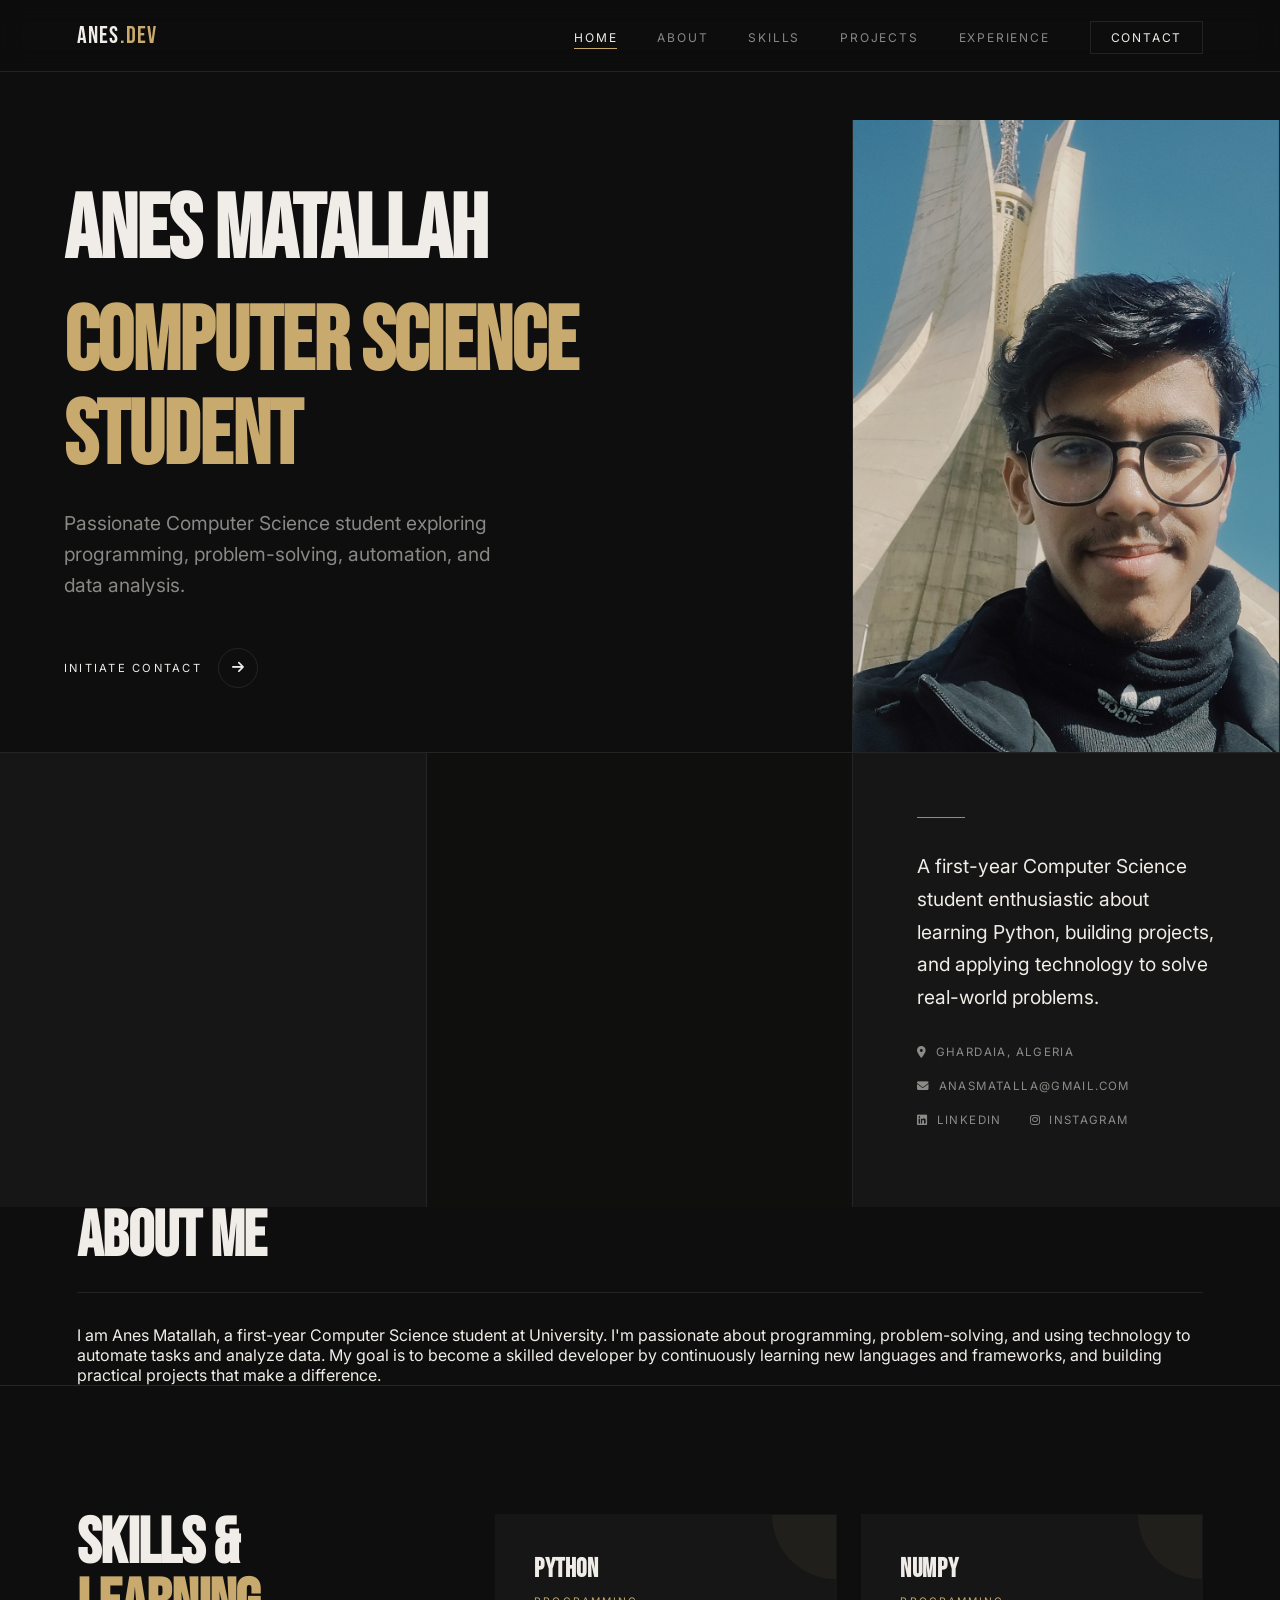
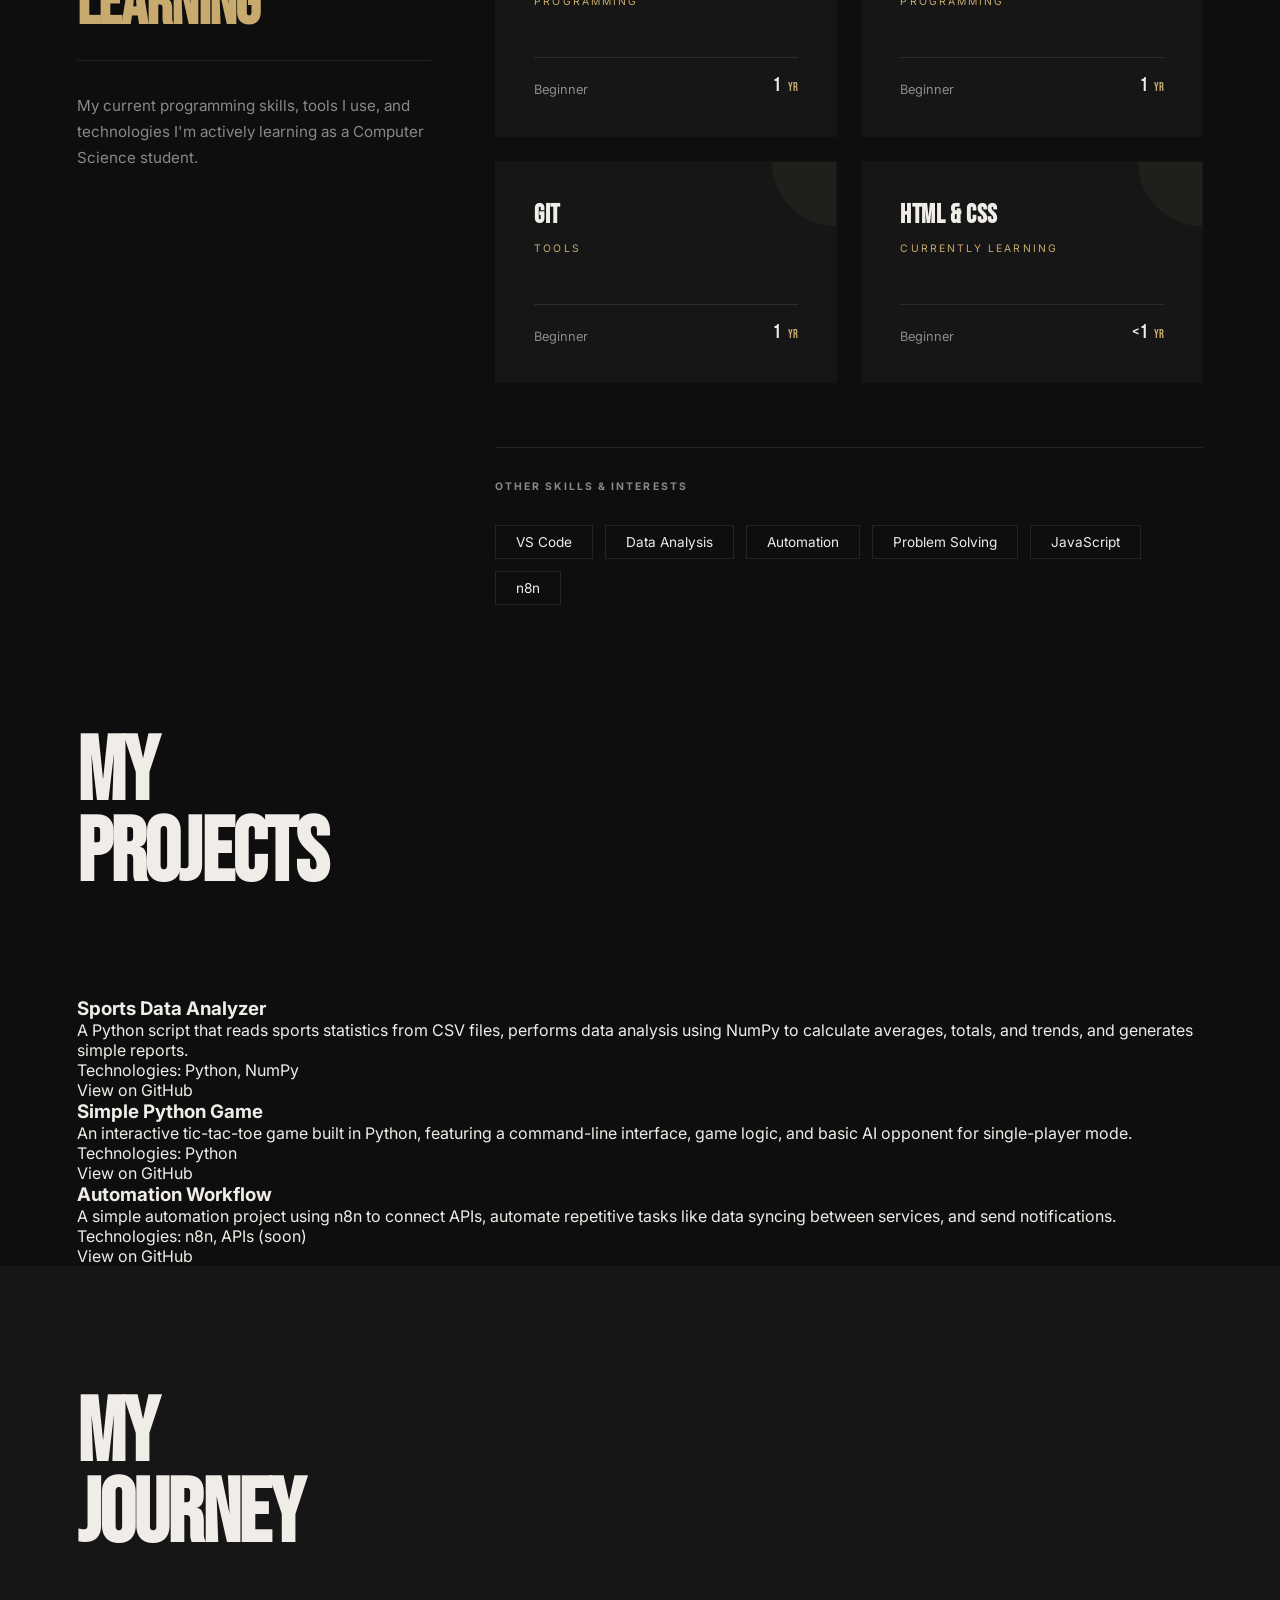
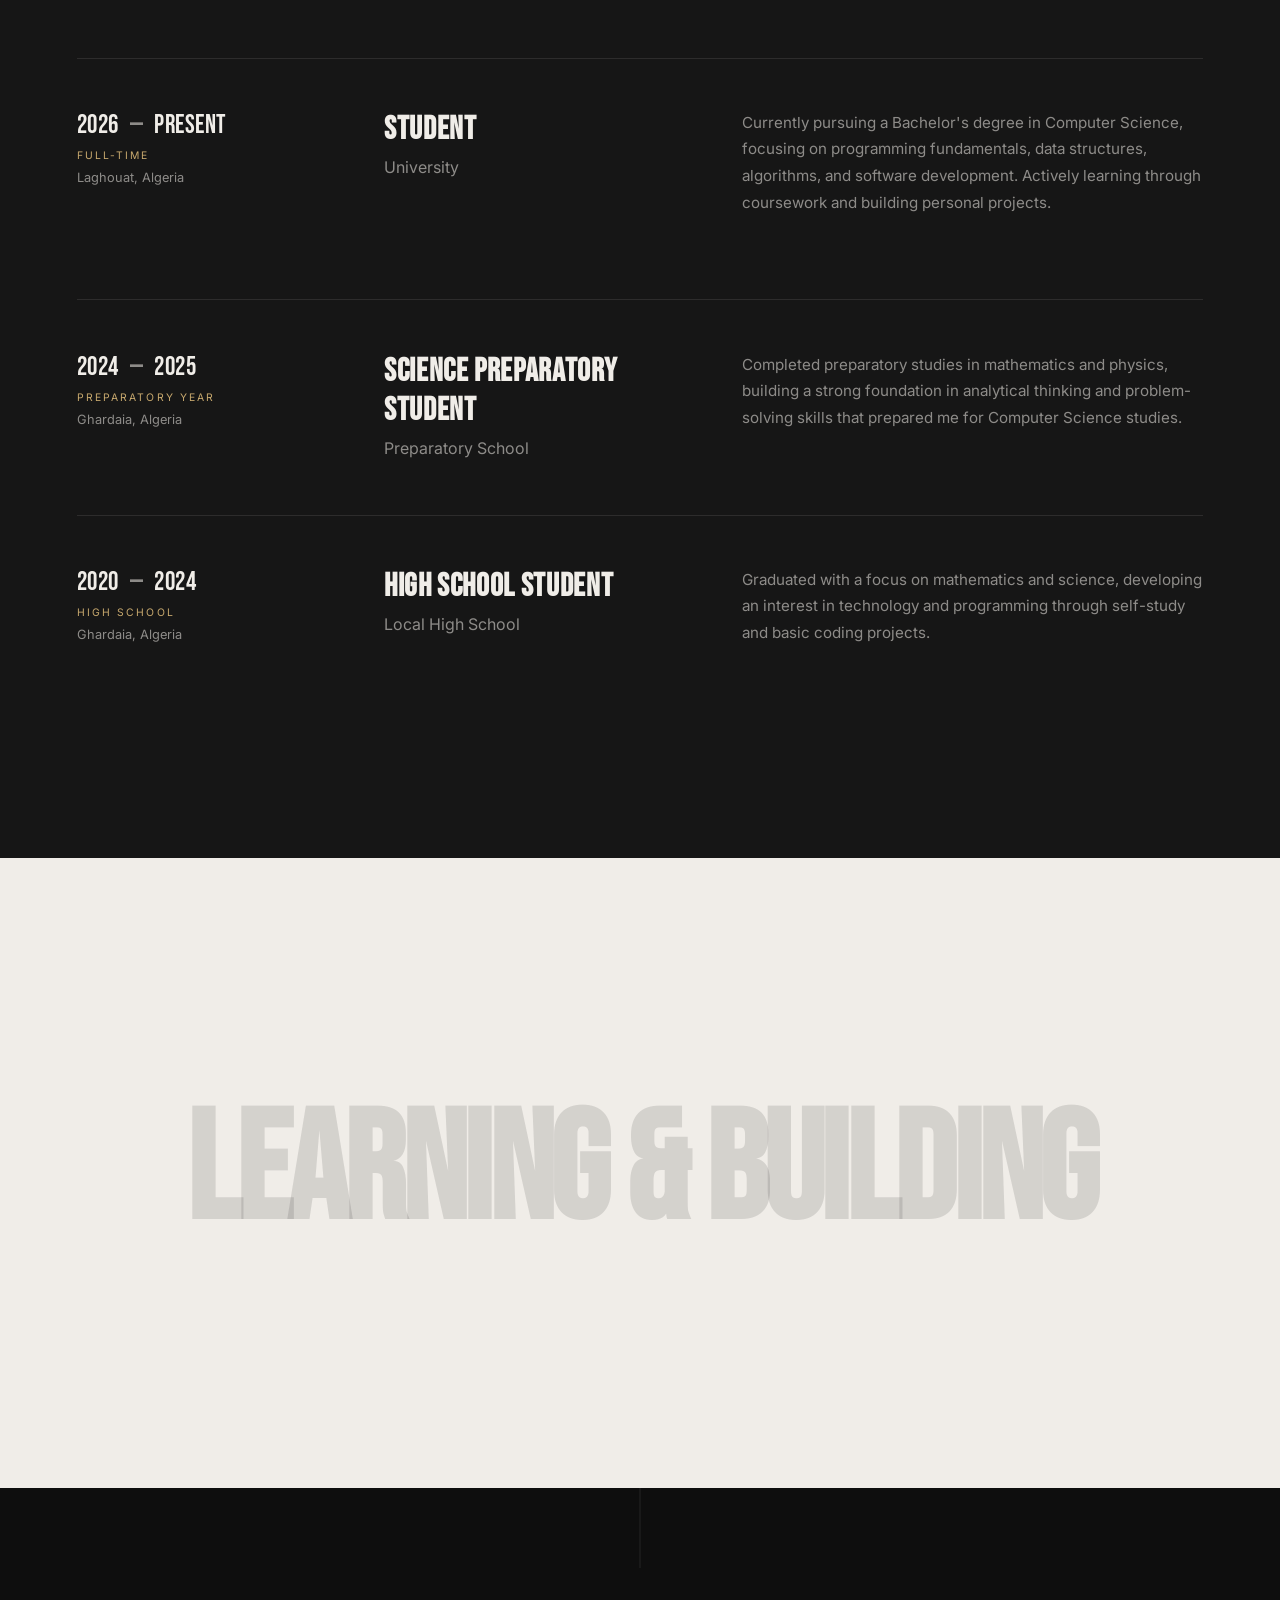
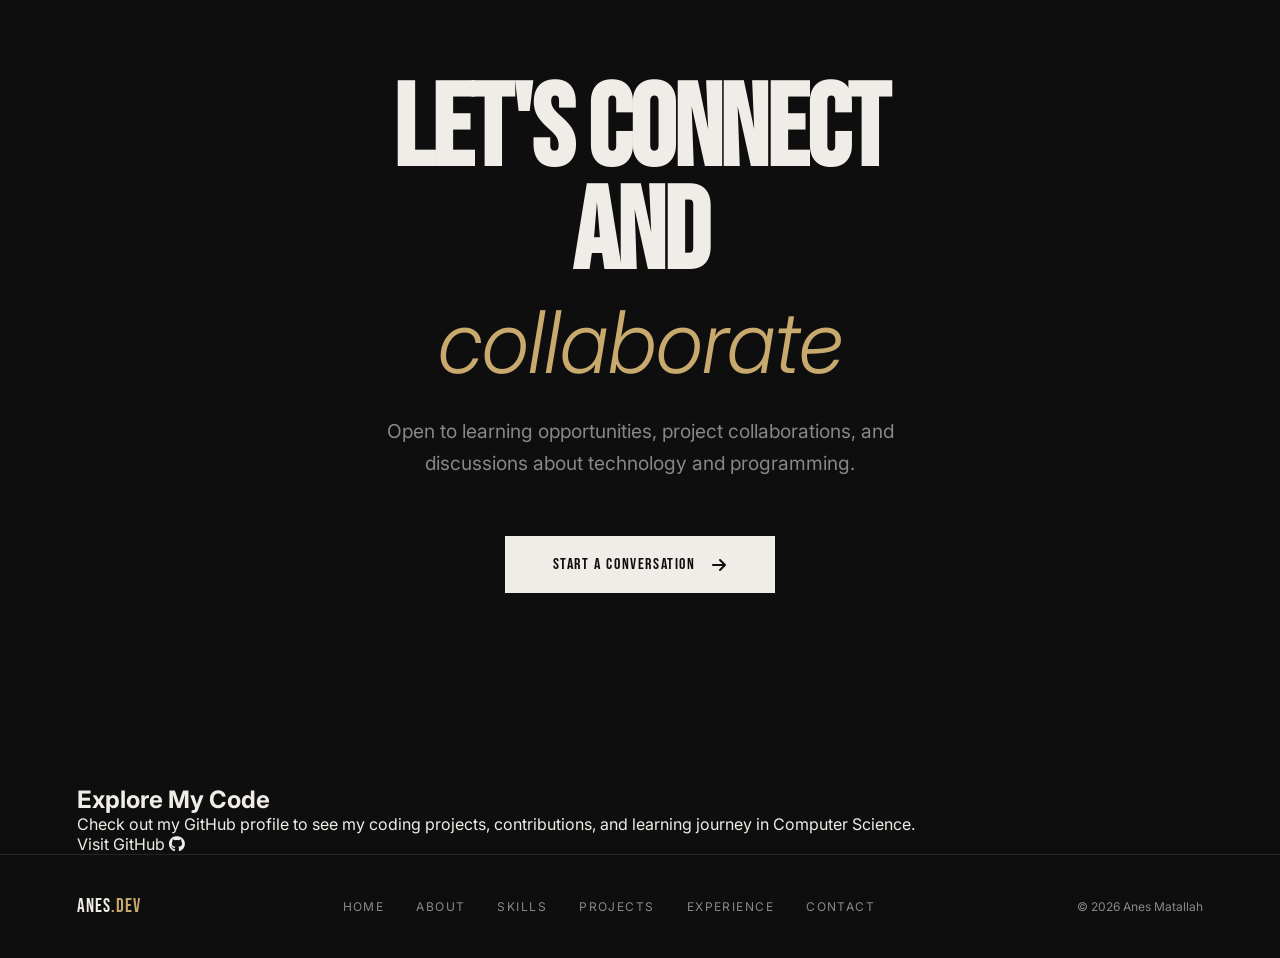
==== commit 5bff53f6: "Update fmt.Println message from 'Hello' to 'Goodbye'" ====
--- a/index.html
+++ b/index.html
@@ -1,6 +1,5 @@
 <!DOCTYPE html>
 <html lang="en">
-
 <head>
   <meta charset="UTF-8" />
   <meta name="viewport" content="width=device-width, initial-scale=1.0" />
@@ -13,15 +12,12 @@
     rel="stylesheet" />
   <link rel="stylesheet" href="https://cdnjs.cloudflare.com/ajax/libs/font-awesome/6.4.0/css/all.min.css" />
 </head>
-
 <body>
-
-  <!-- ===================== HEADER ===================== -->
   <header class="site-header" id="site-header">
     <nav class="nav-container">
       <a href="index.html" class="nav-logo">ANES<span>.DEV</span></a>
       <ul class="nav-links" id="nav-links">
-        <li><a href="weanas.html" class="nav-link active">Home</a></li>
+        <li><a href="index.html" class="nav-link active">Home</a></li>
         <li><a href="#about" class="nav-link">About</a></li>
         <li><a href="#skills" class="nav-link">Skills</a></li>
         <li><a href="#projects" class="nav-link">Projects</a></li>
@@ -33,14 +29,9 @@
       </button>
     </nav>
   </header>
-
   <main>
-
-    <!-- ===================== HERO ===================== -->
     <section id="home" class="hero-section">
       <div class="hero-grid" id="hero-grid">
-
-        <!-- Block 1: Main Intro -->
         <div class="hero-block hero-intro">
           <div class="hero-intro-inner">
             <h1 class="hero-name anim-fade-up">
@@ -56,26 +47,17 @@
             </a>
           </div>
         </div>
-
-        <!-- Removed Block 2: Vertical texture image per user request -->
-
-        <!-- Block 3: Profile photo -->
-        <!-- FIX: Replace "your-photo.jpg" with your actual portrait image filename -->
         <div class="hero-block hero-img-profile parallax-block">
           <img src="my-anas.png.jpg" alt="Anes Matallah Profile Photo" class="parallax-img" data-speed="0.08"
             id="profile-img" />
         </div>
-
-        <!-- Block 4: Square detail -->
         <div class="hero-block hero-img-detail parallax-block">
           <img src="" alt="Detail" class="parallax-img" data-speed="0.12" />
         </div>
-
-        <!-- Block 5: Abstract / mix -->
         <div class="hero-block hero-img-abstract parallax-block">
           <img src="" alt="Abstract" class="parallax-img" data-speed="0.2" />
           <div class="hero-img-primary-overlay"></div>
-        </div><!-- Block 6: Bio & Details -->
+        </div>
         <div class="hero-block hero-bio">
           <div class="hero-bio-inner">
             <div class="hero-bio-rule"></div>
@@ -99,7 +81,6 @@
                 <span>LinkedIn</span>
                 <i class="fa-solid fa-arrow-up-right hero-meta-arrow"></i>
               </a>
-              <!-- FIX 1: Changed target="_white" → target="_blank" -->
               <a href="https://www.instagram.com/anas__mata/" target="_blank" rel="noopener"
                 class="hero-meta-item hero-meta-link">
                 <i class="fa-brands fa-instagram"></i>
@@ -109,11 +90,8 @@
             </div>
           </div>
         </div>
-
-      </div>
-    </section>
-
-    <!-- ===================== ABOUT ME ===================== -->
+      </div>
+    </section>
     <section id="about" class="about-section">
       <div class="section-container">
         <div class="about-inner reveal">
@@ -128,13 +106,9 @@
         </div>
       </div>
     </section>
-
-    <!-- ===================== SKILLS ===================== -->
     <section id="skills" class="skills-section">
       <div class="section-container">
         <div class="skills-layout">
-
-          <!-- Sticky sidebar -->
           <div class="skills-sidebar">
             <div class="skills-sidebar-inner reveal">
               <h2 class="section-heading">
@@ -147,10 +121,7 @@
               </p>
             </div>
           </div>
-
-          <!-- Scrolling skills -->
           <div class="skills-content">
-            <!-- Highlighted skills grid -->
             <div class="skills-grid">
               <div class="skill-card reveal">
                 <div class="skill-card-accent"></div>
@@ -184,7 +155,6 @@
                   <span class="skill-years">1 <span class="accent">YR</span></span>
                 </div>
               </div>
-              <!-- FIX 2: Corrected broken <1 tag — properly escaped as "&lt;1" -->
               <div class="skill-card reveal" style="--reveal-delay:0.3s">
                 <div class="skill-card-accent"></div>
                 <div class="skill-card-top">
@@ -197,7 +167,6 @@
                 </div>
               </div>
             </div>
-
             <div class="skills-cloud reveal">
               <h4 class="skills-cloud-title">Other Skills &amp; Interests</h4>
               <div class="skills-tags">
@@ -210,12 +179,9 @@
               </div>
             </div>
           </div>
-
-        </div>
-      </div>
-    </section>
-
-    <!-- ===================== PROJECTS ===================== -->
+        </div>
+      </div>
+    </section>
     <section id="projects" class="projects-section">
       <div class="section-container">
         <div class="projects-header reveal">
@@ -223,10 +189,7 @@
             My<br />Projects
           </h2>
         </div>
-
         <div class="projects-list">
-
-          <!-- FIX 3: Standardised GitHub username to "anesmatallah" — update if different -->
           <div class="project-item reveal">
             <h3 class="project-title">Sports Data Analyzer</h3>
             <p class="project-desc">
@@ -234,12 +197,11 @@
               calculate averages, totals, and trends, and generates simple reports.
             </p>
             <div class="project-tech">Technologies: Python, NumPy</div>
-            <a href="https://github.com/anesmatallah/sports-data-analyzer" class="project-link" target="_blank"
+            <a href="https://github.com/anas-mata/sports-data-analyzer" class="project-link" target="_blank"
               rel="noopener">
               View on GitHub <i class="fa-solid fa-arrow-up-right"></i>
             </a>
           </div>
-
           <div class="project-item reveal">
             <h3 class="project-title">Simple Python Game</h3>
             <p class="project-desc">An interactive tic-tac-toe game built in Python, featuring a command-line interface,
@@ -247,13 +209,11 @@
               AI opponent for single-player mode.
             </p>
             <div class="project-tech">Technologies: Python</div>
-            <!-- FIX 3: Changed "anas-mata" → "anesmatallah" to match your consistent username -->
-            <a href="https://github.com/anesmatallah/python-tic-tac-toe" class="project-link" target="_blank"
+            <a href="https://github.com/anas-mata/python-tic-tac-toe" class="project-link" target="_blank"
               rel="noopener">
               View on GitHub <i class="fa-solid fa-arrow-up-right"></i>
             </a>
           </div>
-
           <div class="project-item reveal">
             <h3 class="project-title">Automation Workflow</h3>
             <p class="project-desc">
@@ -265,12 +225,9 @@
                 class="fa-solid fa-arrow-up-right"></i>
             </a>
           </div>
-
-        </div>
-      </div>
-    </section>
-
-    <!-- ===================== EXPERIENCE ===================== -->
+        </div>
+      </div>
+    </section>
     <section id="experience" class="experience-section">
       <div class="section-container">
         <div class="experience-header reveal">
@@ -278,9 +235,7 @@
             My<br />Journey
           </h2>
         </div>
-
         <div class="experience-list">
-
           <div class="exp-item reveal">
             <div class="exp-meta">
               <div class="exp-years">2026 <span class="exp-dash">—</span> Present</div>
@@ -297,13 +252,8 @@
                 structures, algorithms, and software development. Actively learning through coursework and building
                 personal projects.
               </p>
-              <!-- FIX 4: Removed dead href="#" — replace with your university URL or remove the link -->
-              <!-- <a href="https://your-university-website.dz" class="exp-link" target="_blank" rel="noopener">
-                Visit University <i class="fa-solid fa-arrow-up-right"></i>
-              </a> -->
-            </div>
-          </div>
-
+            </div>
+          </div>
           <div class="exp-item reveal">
             <div class="exp-meta">
               <div class="exp-years">2024 <span class="exp-dash">—</span> 2025</div>
@@ -338,12 +288,9 @@
               </p>
             </div>
           </div>
-
-        </div>
-      </div>
-    </section>
-
-    <!-- ===================== IMAGE BREAK ===================== -->
+        </div>
+      </div>
+    </section>
     <section class="image-break parallax-block">
       <img src="https://static.wixstatic.com/media/760b7b_c8ac74965bcc41a6937c8794d44e90c3~mv2.png" alt="Atmospheric"
         class="parallax-img image-break-img" data-speed="0.25" />
@@ -351,8 +298,6 @@
         <h2 class="image-break-text">Learning &amp; Building</h2>
       </div>
     </section>
-
-    <!-- ===================== CTA ===================== -->
     <section class="cta-section">
       <div class="cta-line"></div>
       <div class="cta-inner reveal">
@@ -370,8 +315,6 @@
         </a>
       </div>
     </section>
-
-    <!-- ===================== GITHUB ===================== -->
     <section class="github-section">
       <div class="section-container">
         <div class="github-inner reveal">
@@ -380,7 +323,6 @@
             Check out my GitHub profile to see my coding projects, contributions, and learning journey in Computer
             Science.
           </p>
-          <!-- FIX 3: Updated GitHub link to match primary username "anesmatallah" -->
           <a href="https://github.com/anas-mata" class="github-btn" target="_blank" rel="noopener">
             <span>Visit GitHub</span>
             <i class="fa-brands fa-github"></i>
@@ -388,10 +330,7 @@
         </div>
       </div>
     </section>
-
   </main>
-
-  <!-- ===================== FOOTER ===================== -->
   <footer class="site-footer">
     <div class="footer-inner">
       <span class="footer-logo">ANES<span class="accent">.DEV</span></span>
@@ -406,7 +345,6 @@
       <span class="footer-copy">&copy; 2026 Anes Matallah</span>
     </div>
   </footer>
-
   <script src="script.js"></script>
 </body>
 
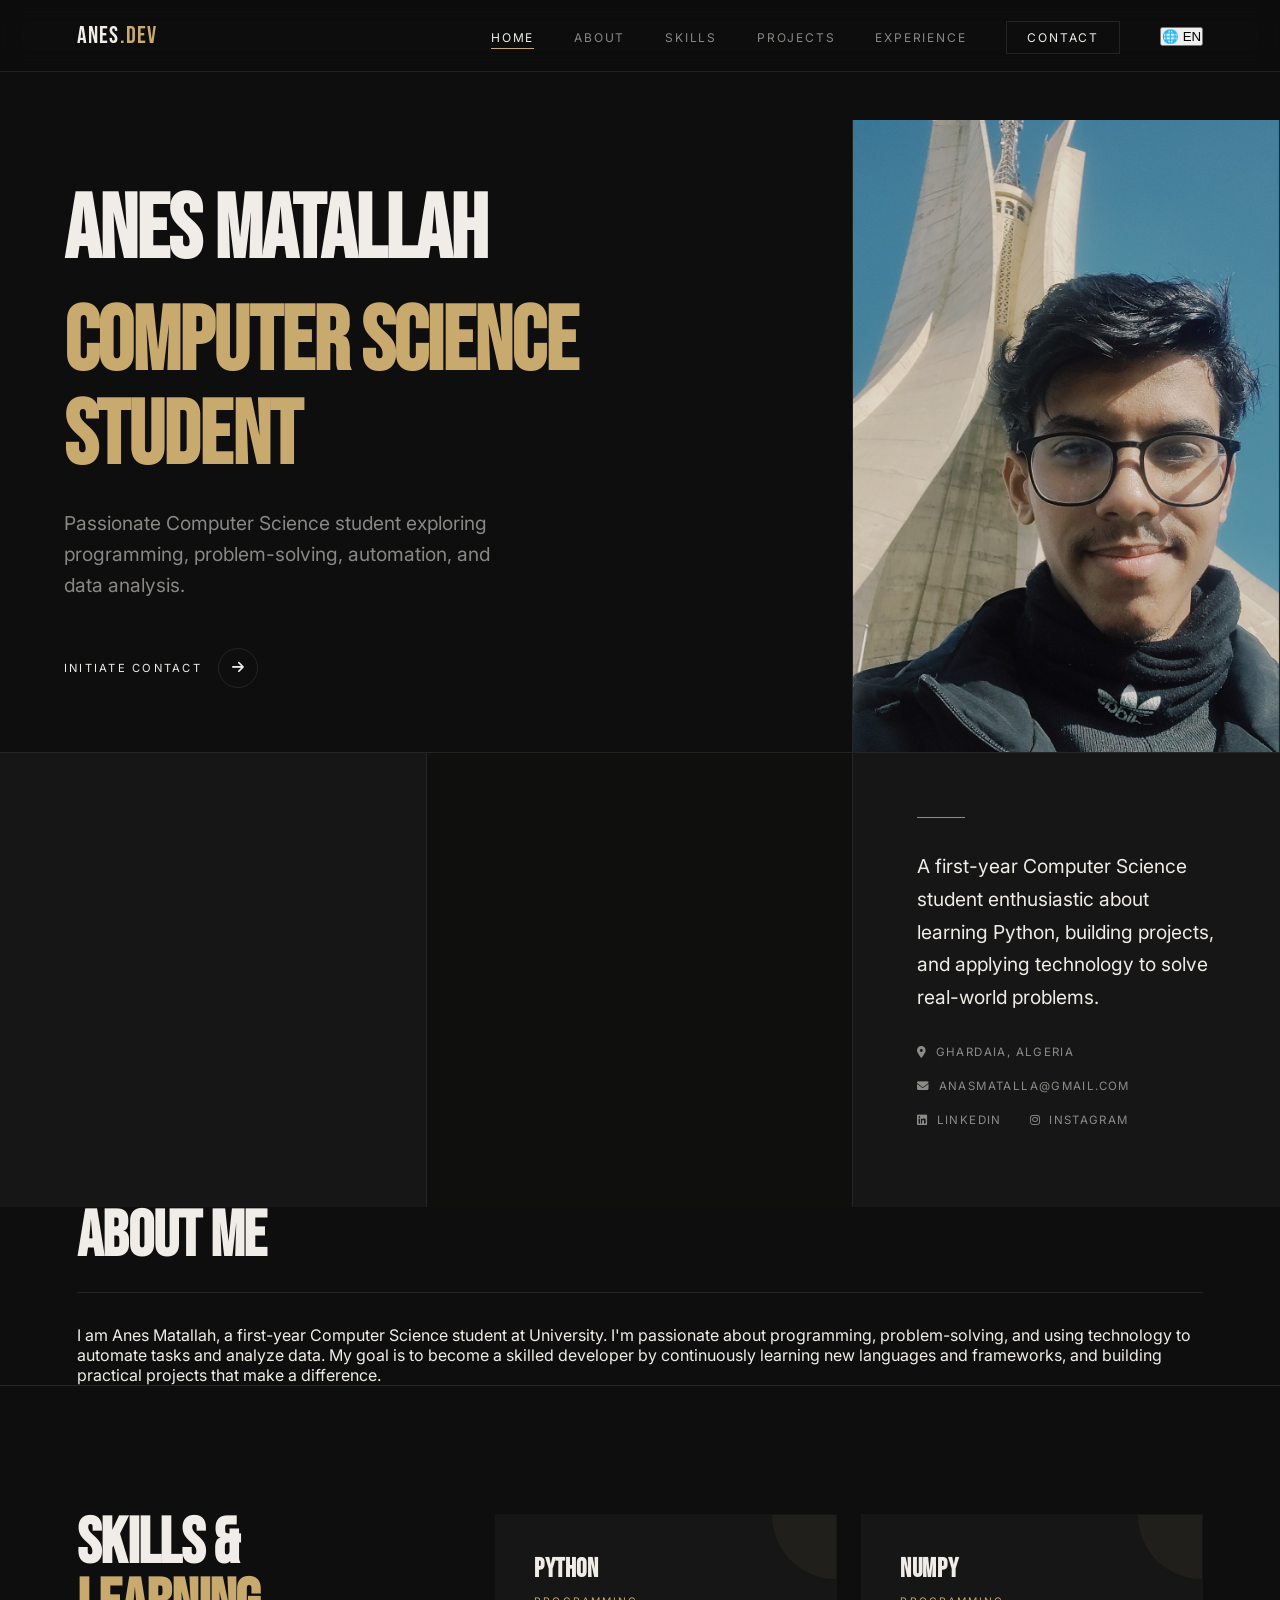
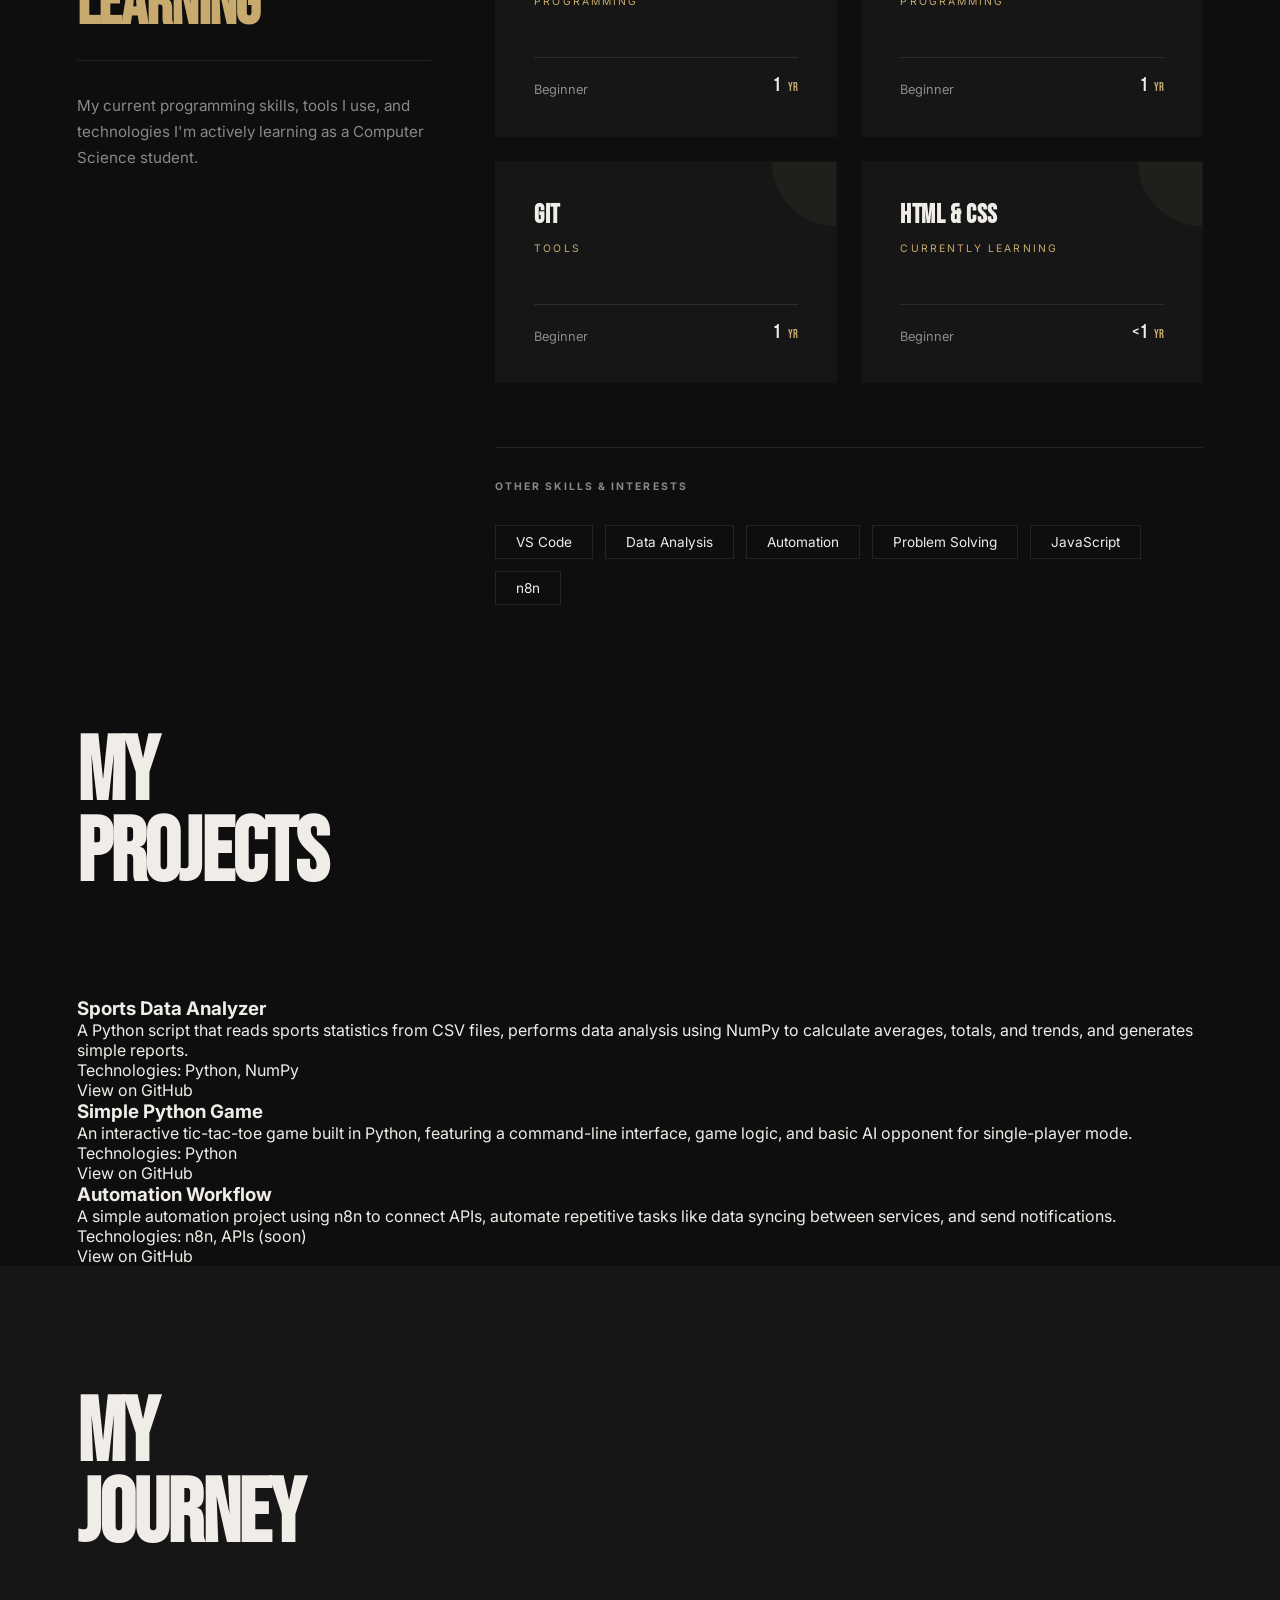
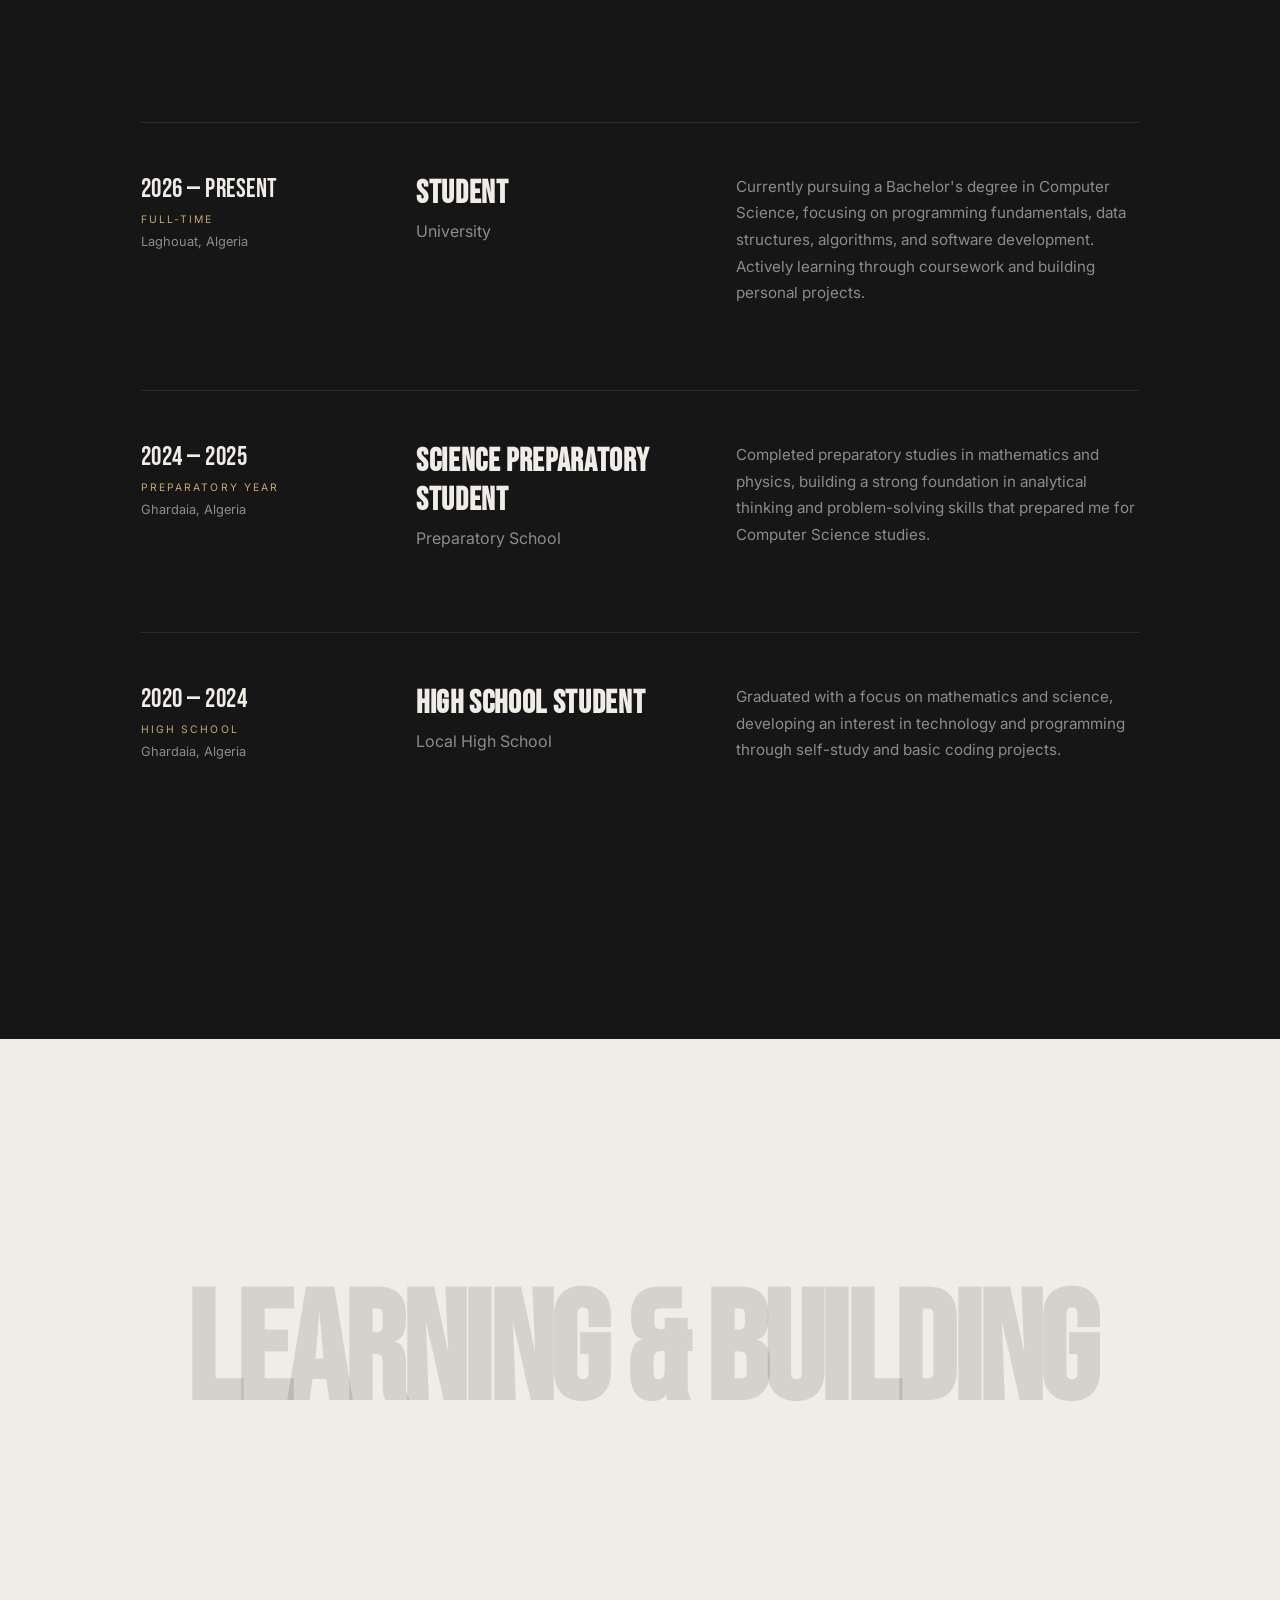
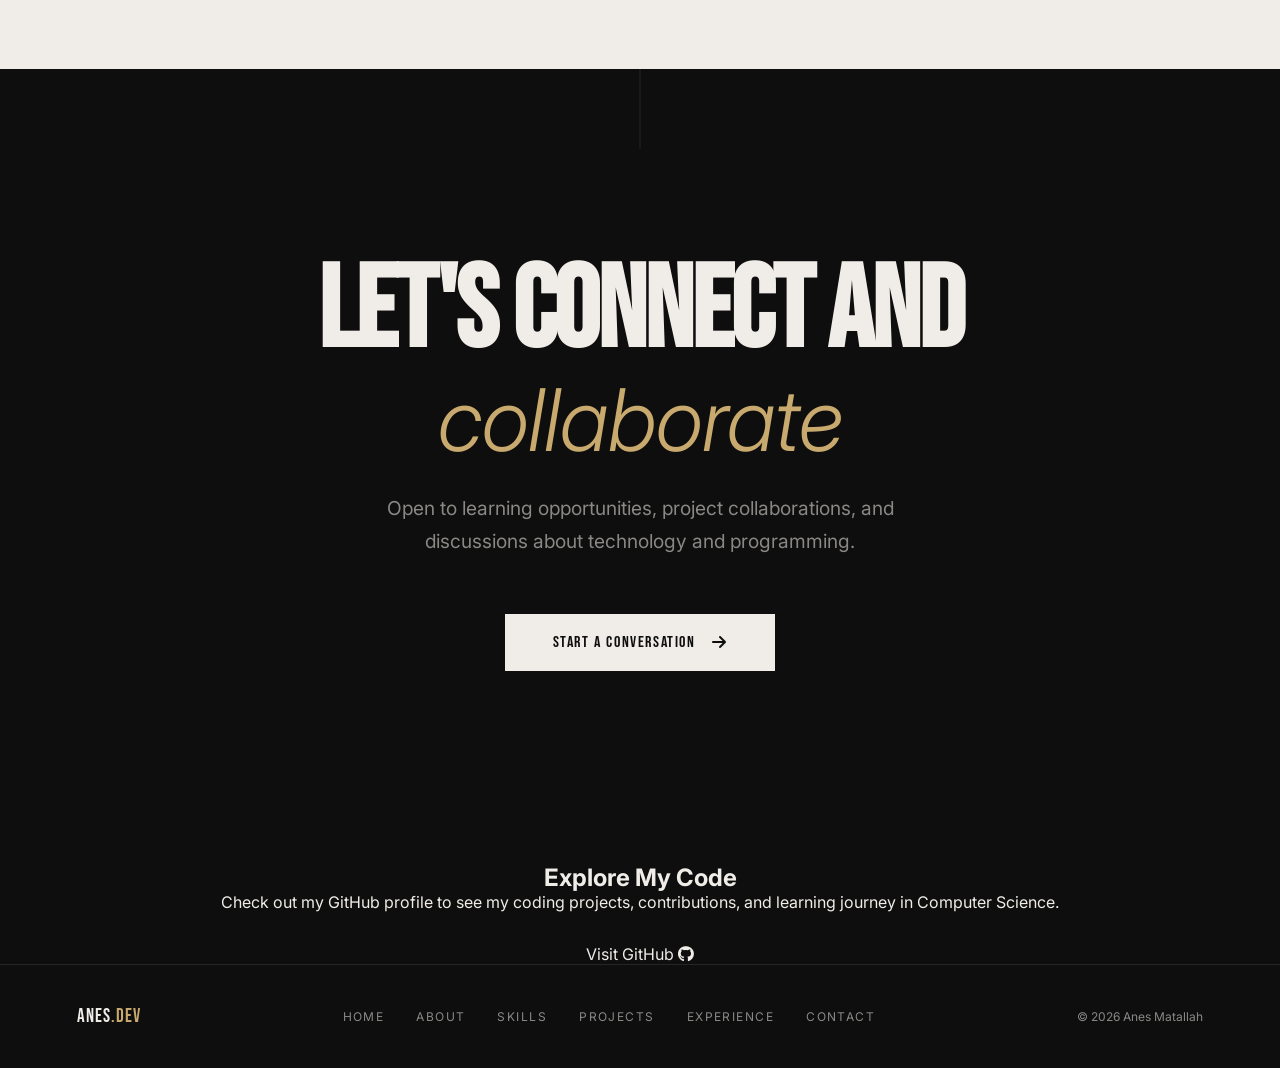
==== commit 0dc49239: "Update print statement to show 'Goodbye World'" ====
--- a/index.html
+++ b/index.html
@@ -1,5 +1,6 @@
 <!DOCTYPE html>
 <html lang="en">
+
 <head>
   <meta charset="UTF-8" />
   <meta name="viewport" content="width=device-width, initial-scale=1.0" />
@@ -8,21 +9,27 @@
   <link rel="stylesheet" href="styles.css" />
   <link rel="preconnect" href="https://fonts.googleapis.com" />
   <link rel="preconnect" href="https://fonts.gstatic.com" crossorigin />
-  <link href="https://fonts.googleapis.com/css2?family=Bebas+Neue&family=Inter:wght@300;400;500;600&display=swap"
+  <link href="https://fonts.googleapis.com/css2?family=Bebas+Neue&family=Cairo:wght@300;400;500;600;700&family=Inter:wght@300;400;500;600&display=swap"
     rel="stylesheet" />
   <link rel="stylesheet" href="https://cdnjs.cloudflare.com/ajax/libs/font-awesome/6.4.0/css/all.min.css" />
 </head>
+
 <body>
   <header class="site-header" id="site-header">
     <nav class="nav-container">
       <a href="index.html" class="nav-logo">ANES<span>.DEV</span></a>
       <ul class="nav-links" id="nav-links">
-        <li><a href="index.html" class="nav-link active">Home</a></li>
-        <li><a href="#about" class="nav-link">About</a></li>
-        <li><a href="#skills" class="nav-link">Skills</a></li>
-        <li><a href="#projects" class="nav-link">Projects</a></li>
-        <li><a href="#experience" class="nav-link">Experience</a></li>
-        <li><a href="contact.html" class="nav-link nav-cta">Contact</a></li>
+        <li><a href="index.html" class="nav-link active" data-i18n="nav_home">Home</a></li>
+        <li><a href="#about" class="nav-link" data-i18n="nav_about">About</a></li>
+        <li><a href="#skills" class="nav-link" data-i18n="nav_skills">Skills</a></li>
+        <li><a href="#projects" class="nav-link" data-i18n="nav_projects">Projects</a></li>
+        <li><a href="#experience" class="nav-link" data-i18n="nav_experience">Experience</a></li>
+        <li><a href="contact.html" class="nav-link nav-cta" data-i18n="nav_contact">Contact</a></li>
+        <li>
+          <button id="lang-toggle" class="lang-toggle" aria-label="Toggle Language" title="Switch Language">
+            <span class="lang-icon">🌐</span> <span id="current-lang">EN</span>
+          </button>
+        </li>
       </ul>
       <button class="hamburger" id="hamburger" aria-label="Open menu">
         <span></span><span></span><span></span>
@@ -35,14 +42,14 @@
         <div class="hero-block hero-intro">
           <div class="hero-intro-inner">
             <h1 class="hero-name anim-fade-up">
-              Anes Matallah
-              <span class="hero-headline-word">Computer Science Student</span>
+              <span data-i18n="hero_name">Anes Matallah</span>
+              <span class="hero-headline-word" data-i18n="hero_headline">Computer Science Student</span>
             </h1>
-            <p class="hero-sub anim-fade-up" style="--delay:0.3s">
+            <p class="hero-sub anim-fade-up" style="--delay:0.3s" data-i18n="hero_sub_home">
               Passionate Computer Science student exploring programming, problem-solving, automation, and data analysis.
             </p>
             <a href="contact.html" class="hero-cta anim-fade-up" style="--delay:0.5s">
-              <span class="hero-cta-text">Initiate Contact</span>
+              <span class="hero-cta-text" data-i18n="hero_cta_home">Initiate Contact</span>
               <span class="hero-cta-icon"><i class="fa-solid fa-arrow-right"></i></span>
             </a>
           </div>
@@ -61,14 +68,14 @@
         <div class="hero-block hero-bio">
           <div class="hero-bio-inner">
             <div class="hero-bio-rule"></div>
-            <p class="hero-bio-text">
+            <p class="hero-bio-text" data-i18n="hero_bio_text">
               A first-year Computer Science student enthusiastic about learning Python, building projects, and applying
               technology to solve real-world problems.
             </p>
             <div class="hero-meta">
               <div class="hero-meta-item">
                 <i class="fa-solid fa-location-dot"></i>
-                <span>Ghardaia, Algeria</span>
+                <span data-i18n="hero_location">Ghardaia, Algeria</span>
               </div>
               <a href="mailto:anasmatalla@gmail.com" class="hero-meta-item hero-meta-link">
                 <i class="fa-solid fa-envelope"></i>
@@ -95,9 +102,9 @@
     <section id="about" class="about-section">
       <div class="section-container">
         <div class="about-inner reveal">
-          <h2 class="section-heading">About Me</h2>
+          <h2 class="section-heading" data-i18n="about_title">About Me</h2>
           <div class="section-rule"></div>
-          <p class="about-text">
+          <p class="about-text" data-i18n="about_text">
             I am Anes Matallah, a first-year Computer Science student at University. I'm passionate about programming,
             problem-solving, and using technology to automate tasks and analyze data. My goal is to become a skilled
             developer by continuously learning new languages and frameworks, and building practical projects that make a
@@ -111,11 +118,11 @@
         <div class="skills-layout">
           <div class="skills-sidebar">
             <div class="skills-sidebar-inner reveal">
-              <h2 class="section-heading">
+              <h2 class="section-heading" data-i18n="skills_title">
                 Skills &<br /><span class="accent">Learning</span>
               </h2>
               <div class="section-rule"></div>
-              <p class="section-desc">
+              <p class="section-desc" data-i18n="skills_desc">
                 My current programming skills, tools I use, and technologies I'm actively learning as a Computer Science
                 student.
               </p>
@@ -126,56 +133,56 @@
               <div class="skill-card reveal">
                 <div class="skill-card-accent"></div>
                 <div class="skill-card-top">
-                  <h3 class="skill-name">Python</h3>
-                  <span class="skill-category">Programming</span>
-                </div>
-                <div class="skill-card-bottom"><span class="skill-level">Beginner</span>
-                  <span class="skill-years">1 <span class="accent">YR</span></span>
+                  <h3 class="skill-name" data-i18n="skill_python">Python</h3>
+                  <span class="skill-category" data-i18n="skill_category_prog">Programming</span>
+                </div>
+                <div class="skill-card-bottom"><span class="skill-level" data-i18n="skill_level_beg">Beginner</span>
+                  <span class="skill-years">1 <span class="accent" data-i18n="skill_yr">YR</span></span>
                 </div>
               </div>
               <div class="skill-card reveal" style="--reveal-delay:0.1s">
                 <div class="skill-card-accent"></div>
                 <div class="skill-card-top">
-                  <h3 class="skill-name">NumPy</h3>
-                  <span class="skill-category">Programming</span>
+                  <h3 class="skill-name" data-i18n="skill_numpy">NumPy</h3>
+                  <span class="skill-category" data-i18n="skill_category_prog">Programming</span>
                 </div>
                 <div class="skill-card-bottom">
-                  <span class="skill-level">Beginner</span>
-                  <span class="skill-years">1 <span class="accent">YR</span></span>
+                  <span class="skill-level" data-i18n="skill_level_beg">Beginner</span>
+                  <span class="skill-years">1 <span class="accent" data-i18n="skill_yr">YR</span></span>
                 </div>
               </div>
               <div class="skill-card reveal" style="--reveal-delay:0.2s">
                 <div class="skill-card-accent"></div>
                 <div class="skill-card-top">
-                  <h3 class="skill-name">Git</h3>
-                  <span class="skill-category">Tools</span>
+                  <h3 class="skill-name" data-i18n="skill_git">Git</h3>
+                  <span class="skill-category" data-i18n="skill_category_tools">Tools</span>
                 </div>
                 <div class="skill-card-bottom">
-                  <span class="skill-level">Beginner</span>
-                  <span class="skill-years">1 <span class="accent">YR</span></span>
+                  <span class="skill-level" data-i18n="skill_level_beg">Beginner</span>
+                  <span class="skill-years">1 <span class="accent" data-i18n="skill_yr">YR</span></span>
                 </div>
               </div>
               <div class="skill-card reveal" style="--reveal-delay:0.3s">
                 <div class="skill-card-accent"></div>
                 <div class="skill-card-top">
-                  <h3 class="skill-name">HTML &amp; CSS</h3>
-                  <span class="skill-category">Currently Learning</span>
+                  <h3 class="skill-name" data-i18n="skill_html_css">HTML &amp; CSS</h3>
+                  <span class="skill-category" data-i18n="skill_category_learning">Currently Learning</span>
                 </div>
                 <div class="skill-card-bottom">
-                  <span class="skill-level">Beginner</span>
-                  <span class="skill-years">&lt;1 <span class="accent">YR</span></span>
+                  <span class="skill-level" data-i18n="skill_level_beg">Beginner</span>
+                  <span class="skill-years">&lt;1 <span class="accent" data-i18n="skill_yr">YR</span></span>
                 </div>
               </div>
             </div>
             <div class="skills-cloud reveal">
-              <h4 class="skills-cloud-title">Other Skills &amp; Interests</h4>
+              <h4 class="skills-cloud-title" data-i18n="skills_cloud_title">Other Skills &amp; Interests</h4>
               <div class="skills-tags">
-                <span class="skill-tag">VS Code</span>
-                <span class="skill-tag">Data Analysis</span>
-                <span class="skill-tag">Automation</span>
-                <span class="skill-tag">Problem Solving</span>
-                <span class="skill-tag">JavaScript</span>
-                <span class="skill-tag">n8n</span>
+                <span class="skill-tag" data-i18n="skill_tag_vscode">VS Code</span>
+                <span class="skill-tag" data-i18n="skill_tag_analysis">Data Analysis</span>
+                <span class="skill-tag" data-i18n="skill_tag_automation">Automation</span>
+                <span class="skill-tag" data-i18n="skill_tag_problem">Problem Solving</span>
+                <span class="skill-tag" data-i18n="skill_tag_js">JavaScript</span>
+                <span class="skill-tag" data-i18n="skill_tag_n8n">n8n</span>
               </div>
             </div>
           </div>
@@ -185,43 +192,41 @@
     <section id="projects" class="projects-section">
       <div class="section-container">
         <div class="projects-header reveal">
-          <h2 class="section-heading-lg">
-            My<br />Projects
-          </h2>
+          <h2 class="section-heading-lg"><span class="text-gradient" data-i18n="projects_title">My<br />Projects</span></h2>
         </div>
         <div class="projects-list">
-          <div class="project-item reveal">
-            <h3 class="project-title">Sports Data Analyzer</h3>
-            <p class="project-desc">
+          <div class="project-item glass-card reveal">
+            <h3 class="project-title" data-i18n="project_1_title">Sports Data Analyzer</h3>
+            <p class="project-desc" data-i18n="project_1_desc">
               A Python script that reads sports statistics from CSV files, performs data analysis using NumPy to
               calculate averages, totals, and trends, and generates simple reports.
             </p>
-            <div class="project-tech">Technologies: Python, NumPy</div>
+            <div class="project-tech" data-i18n="project_1_tech">Technologies: Python, NumPy</div>
             <a href="https://github.com/anas-mata/sports-data-analyzer" class="project-link" target="_blank"
               rel="noopener">
-              View on GitHub <i class="fa-solid fa-arrow-up-right"></i>
+              <span data-i18n="project_link">View on GitHub</span> <i class="fa-solid fa-arrow-up-right"></i>
             </a>
           </div>
-          <div class="project-item reveal">
-            <h3 class="project-title">Simple Python Game</h3>
-            <p class="project-desc">An interactive tic-tac-toe game built in Python, featuring a command-line interface,
+          <div class="project-item glass-card reveal">
+            <h3 class="project-title" data-i18n="project_2_title">Simple Python Game</h3>
+            <p class="project-desc" data-i18n="project_2_desc">An interactive tic-tac-toe game built in Python, featuring a command-line interface,
               game logic, and basic
               AI opponent for single-player mode.
             </p>
-            <div class="project-tech">Technologies: Python</div>
+            <div class="project-tech" data-i18n="project_2_tech">Technologies: Python</div>
             <a href="https://github.com/anas-mata/python-tic-tac-toe" class="project-link" target="_blank"
               rel="noopener">
-              View on GitHub <i class="fa-solid fa-arrow-up-right"></i>
+              <span data-i18n="project_link">View on GitHub</span> <i class="fa-solid fa-arrow-up-right"></i>
             </a>
           </div>
-          <div class="project-item reveal">
-            <h3 class="project-title">Automation Workflow</h3>
-            <p class="project-desc">
+          <div class="project-item glass-card reveal">
+            <h3 class="project-title" data-i18n="project_3_title">Automation Workflow</h3>
+            <p class="project-desc" data-i18n="project_3_desc">
               A simple automation project using n8n to connect APIs, automate repetitive tasks like data syncing between
               services, and send notifications.
             </p>
-            <div class="project-tech">Technologies: n8n, APIs (soon)</div>
-            <a href="#" class="project-link" target="_blank" rel="noopener">View on GitHub <i
+            <div class="project-tech" data-i18n="project_3_tech">Technologies: n8n, APIs (soon)</div>
+            <a href="#" class="project-link" target="_blank" rel="noopener"><span data-i18n="project_link">View on GitHub</span> <i
                 class="fa-solid fa-arrow-up-right"></i>
             </a>
           </div>
@@ -231,23 +236,21 @@
     <section id="experience" class="experience-section">
       <div class="section-container">
         <div class="experience-header reveal">
-          <h2 class="section-heading-lg">
-            My<br />Journey
-          </h2>
-        </div>
-        <div class="experience-list">
+          <h2 class="section-heading-lg"><span class="text-gradient" data-i18n="experience_title">My<br />Journey</span></h2>
+        </div>
+        <div class="experience-list glass-card" style="padding: clamp(3rem, 5vw, 5rem);">
           <div class="exp-item reveal">
             <div class="exp-meta">
-              <div class="exp-years">2026 <span class="exp-dash">—</span> Present</div>
-              <span class="exp-type">Full-Time</span>
-              <span class="exp-loc">Laghouat, Algeria</span>
+              <div class="exp-years" data-i18n="exp_1_years">2026 — Present</div>
+              <span class="exp-type" data-i18n="exp_1_type">Full-Time</span>
+              <span class="exp-loc" data-i18n="exp_1_loc">Laghouat, Algeria</span>
             </div>
             <div class="exp-role">
-              <h3 class="exp-title">Student</h3>
-              <p class="exp-company">University</p>
+              <h3 class="exp-title" data-i18n="exp_1_role">Student</h3>
+              <p class="exp-company" data-i18n="exp_1_company">University</p>
             </div>
             <div class="exp-details">
-              <p class="exp-desc">
+              <p class="exp-desc" data-i18n="exp_1_desc">
                 Currently pursuing a Bachelor's degree in Computer Science, focusing on programming fundamentals, data
                 structures, algorithms, and software development. Actively learning through coursework and building
                 personal projects.
@@ -256,16 +259,16 @@
           </div>
           <div class="exp-item reveal">
             <div class="exp-meta">
-              <div class="exp-years">2024 <span class="exp-dash">—</span> 2025</div>
-              <span class="exp-type">Preparatory Year</span>
-              <span class="exp-loc">Ghardaia, Algeria</span>
+              <div class="exp-years" data-i18n="exp_2_years">2024 — 2025</div>
+              <span class="exp-type" data-i18n="exp_2_type">Preparatory Year</span>
+              <span class="exp-loc" data-i18n="exp_2_loc">Ghardaia, Algeria</span>
             </div>
             <div class="exp-role">
-              <h3 class="exp-title">Science Preparatory Student</h3>
-              <p class="exp-company">Preparatory School</p>
+              <h3 class="exp-title" data-i18n="exp_2_role">Science Preparatory Student</h3>
+              <p class="exp-company" data-i18n="exp_2_company">Preparatory School</p>
             </div>
             <div class="exp-details">
-              <p class="exp-desc">
+              <p class="exp-desc" data-i18n="exp_2_desc">
                 Completed preparatory studies in mathematics and physics, building a strong foundation in analytical
                 thinking and problem-solving skills that prepared me for Computer Science studies.
               </p>
@@ -274,15 +277,15 @@
 
           <div class="exp-item reveal">
             <div class="exp-meta">
-              <div class="exp-years">2020 <span class="exp-dash">—</span> 2024</div>
-              <span class="exp-type">High School</span><span class="exp-loc">Ghardaia, Algeria</span>
+              <div class="exp-years" data-i18n="exp_3_years">2020 — 2024</div>
+              <span class="exp-type" data-i18n="exp_3_type">High School</span><span class="exp-loc" data-i18n="exp_3_loc">Ghardaia, Algeria</span>
             </div>
             <div class="exp-role">
-              <h3 class="exp-title">High School Student</h3>
-              <p class="exp-company">Local High School</p>
+              <h3 class="exp-title" data-i18n="exp_3_role">High School Student</h3>
+              <p class="exp-company" data-i18n="exp_3_company">Local High School</p>
             </div>
             <div class="exp-details">
-              <p class="exp-desc">
+              <p class="exp-desc" data-i18n="exp_3_desc">
                 Graduated with a focus on mathematics and science, developing an interest in technology and programming
                 through self-study and basic coding projects.
               </p>
@@ -295,36 +298,34 @@
       <img src="https://static.wixstatic.com/media/760b7b_c8ac74965bcc41a6937c8794d44e90c3~mv2.png" alt="Atmospheric"
         class="parallax-img image-break-img" data-speed="0.25" />
       <div class="image-break-overlay">
-        <h2 class="image-break-text">Learning &amp; Building</h2>
+        <h2 class="image-break-text" data-i18n="break_text">Learning &amp; Building</h2>
       </div>
     </section>
     <section class="cta-section">
+      <div class="radial-bg"></div>
       <div class="cta-line"></div>
-      <div class="cta-inner reveal">
-        <h2 class="cta-heading">
-          Let's Connect<br />
-          and<br />
-          <em class="cta-accent">Collaborate</em>
-        </h2>
-        <p class="cta-sub">
+      <div class="cta-inner reveal relative-z">
+        <h2 class="cta-heading"><span class="text-gradient" data-i18n="cta_heading">Let's Connect and<br /><em class="cta-accent">Collaborate</em></span></h2>
+        <p class="cta-sub" data-i18n="cta_sub">
           Open to learning opportunities, project collaborations, and discussions about technology and programming.
         </p>
         <a href="contact.html" class="cta-btn">
-          <span>Start a Conversation</span>
+          <span data-i18n="cta_btn">Start a Conversation</span>
           <i class="fa-solid fa-arrow-right"></i>
         </a>
       </div>
     </section>
-    <section class="github-section">
-      <div class="section-container">
-        <div class="github-inner reveal">
-          <h2 class="github-heading">Explore My Code</h2>
-          <p class="github-sub">
+    <section class="github-section" style="position: relative; overflow: hidden;">
+      <div class="radial-bg"></div>
+      <div class="section-container relative-z">
+        <div class="github-inner glass-card reveal" style="text-align: center;">
+          <h2 class="github-heading"><span class="text-gradient" data-i18n="github_heading">Explore My Code</span></h2>
+          <p class="github-sub" data-i18n="github_sub" style="margin-bottom: 2rem;">
             Check out my GitHub profile to see my coding projects, contributions, and learning journey in Computer
             Science.
           </p>
           <a href="https://github.com/anas-mata" class="github-btn" target="_blank" rel="noopener">
-            <span>Visit GitHub</span>
+            <span data-i18n="github_btn">Visit GitHub</span>
             <i class="fa-brands fa-github"></i>
           </a>
         </div>
@@ -335,17 +336,16 @@
     <div class="footer-inner">
       <span class="footer-logo">ANES<span class="accent">.DEV</span></span>
       <div class="footer-links">
-        <a href="index.html">Home</a>
-        <a href="#about">About</a>
-        <a href="#skills">Skills</a>
-        <a href="#projects">Projects</a>
-        <a href="#experience">Experience</a>
-        <a href="contact.html">Contact</a>
-      </div>
-      <span class="footer-copy">&copy; 2026 Anes Matallah</span>
+        <a href="index.html" data-i18n="nav_home">Home</a>
+        <a href="#about" data-i18n="nav_about">About</a>
+        <a href="#skills" data-i18n="nav_skills">Skills</a>
+        <a href="#projects" data-i18n="nav_projects">Projects</a>
+        <a href="#experience" data-i18n="nav_experience">Experience</a>
+        <a href="contact.html" data-i18n="nav_contact">Contact</a>
+      </div>
+      <span class="footer-copy" data-i18n="footer_copy">&copy; 2026 Anes Matallah</span>
     </div>
   </footer>
   <script src="script.js"></script>
 </body>
-
 </html>
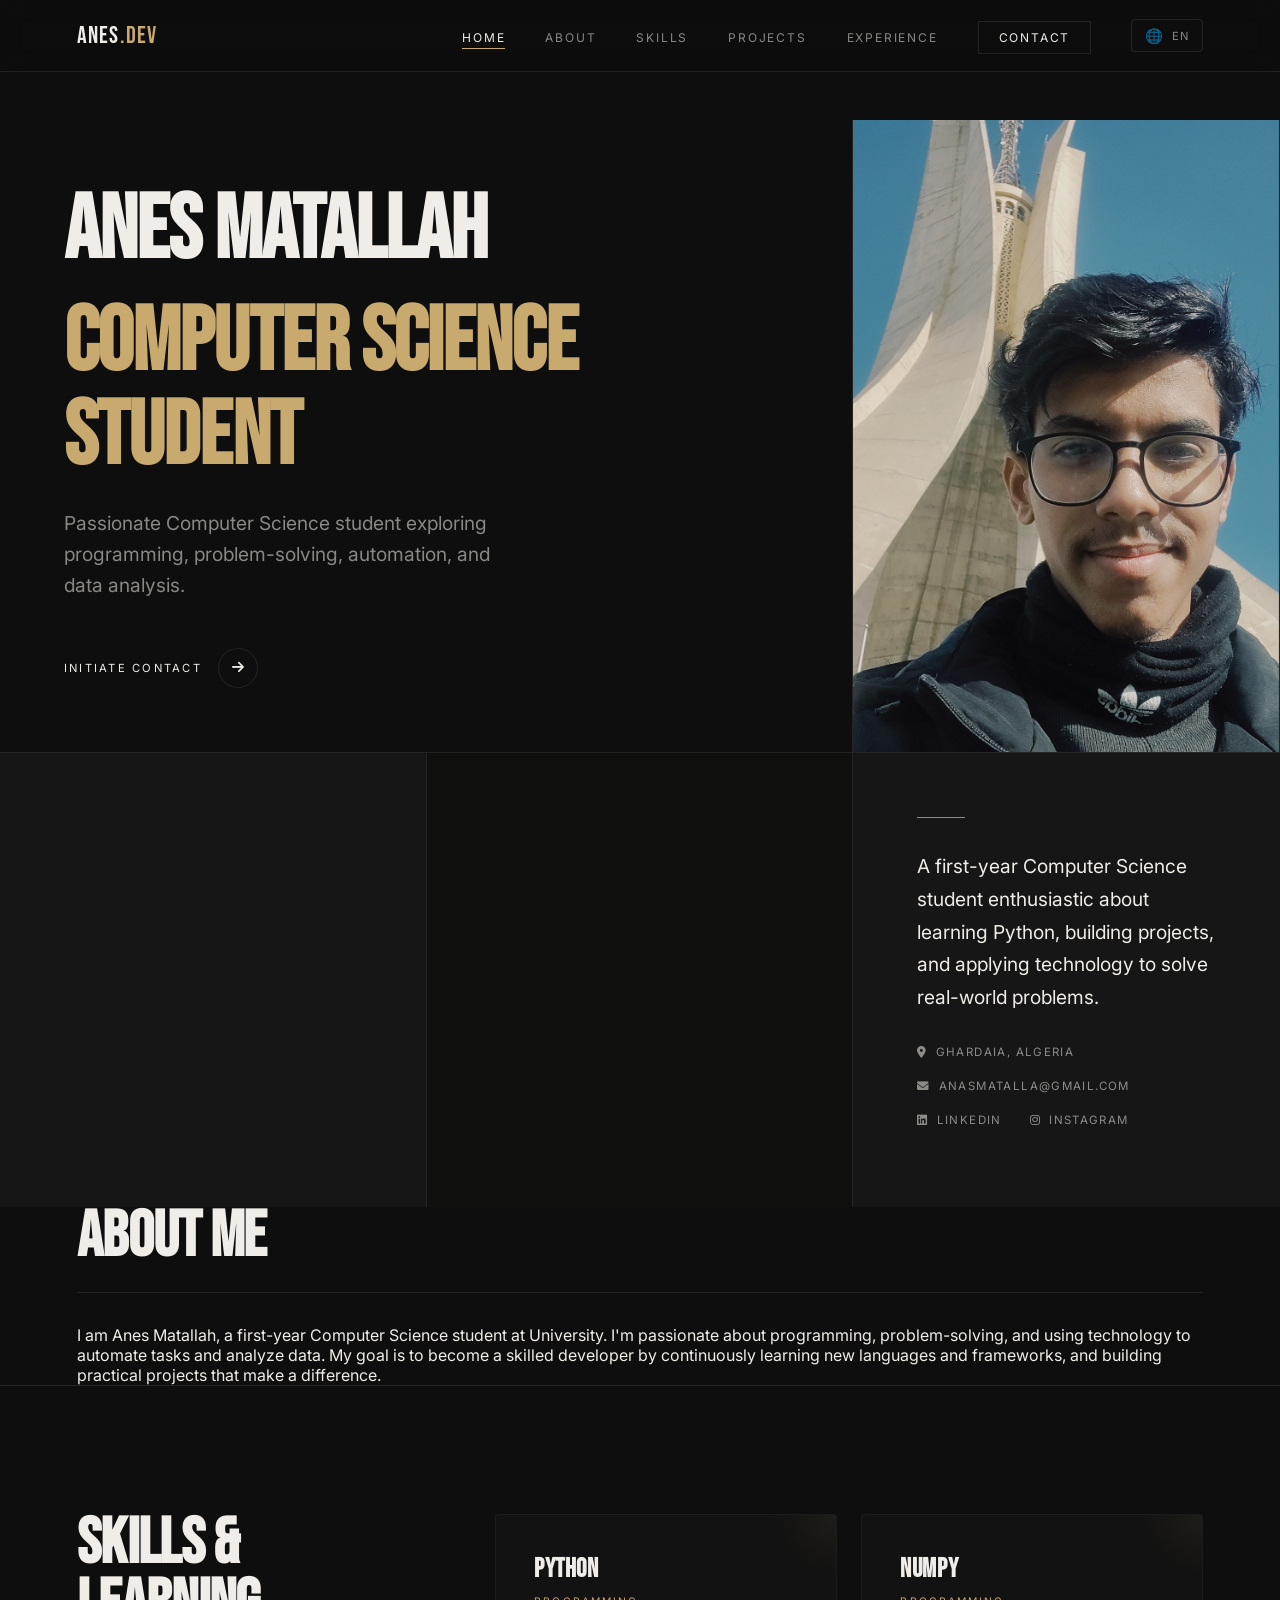
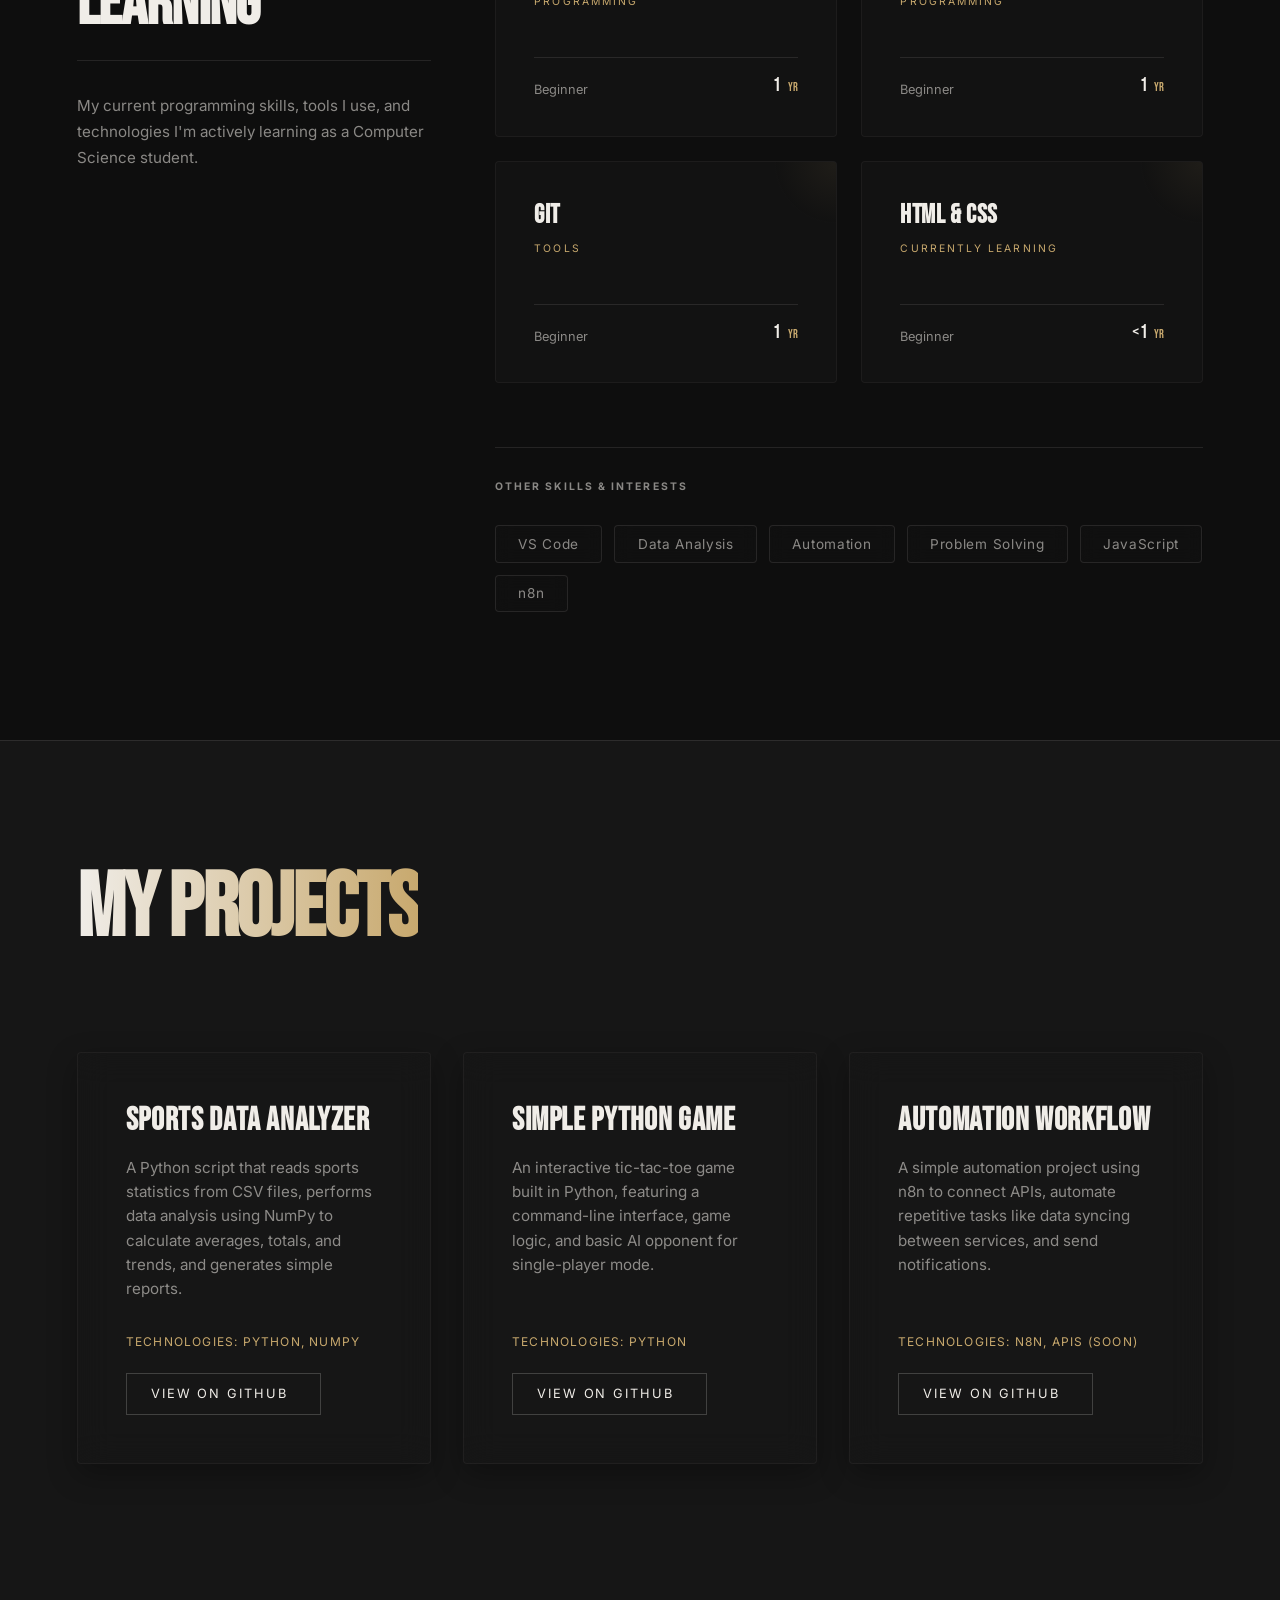
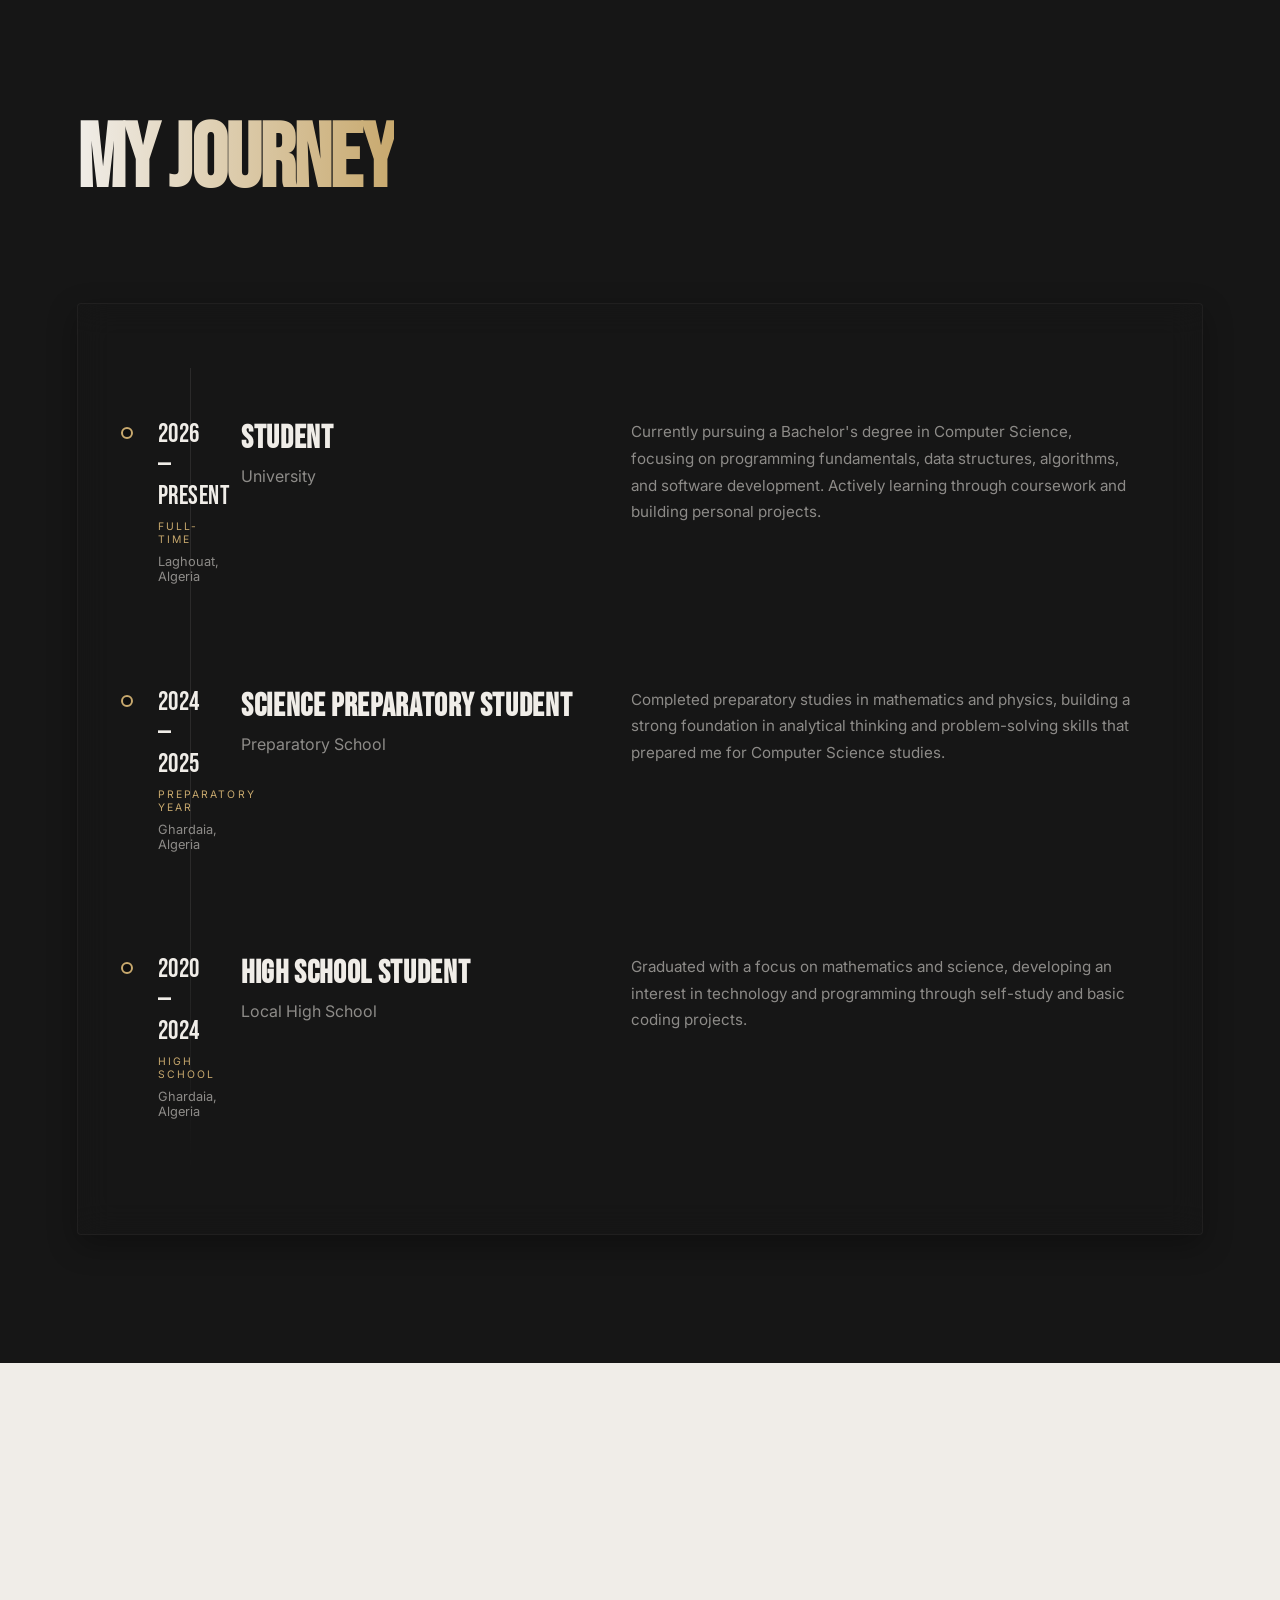
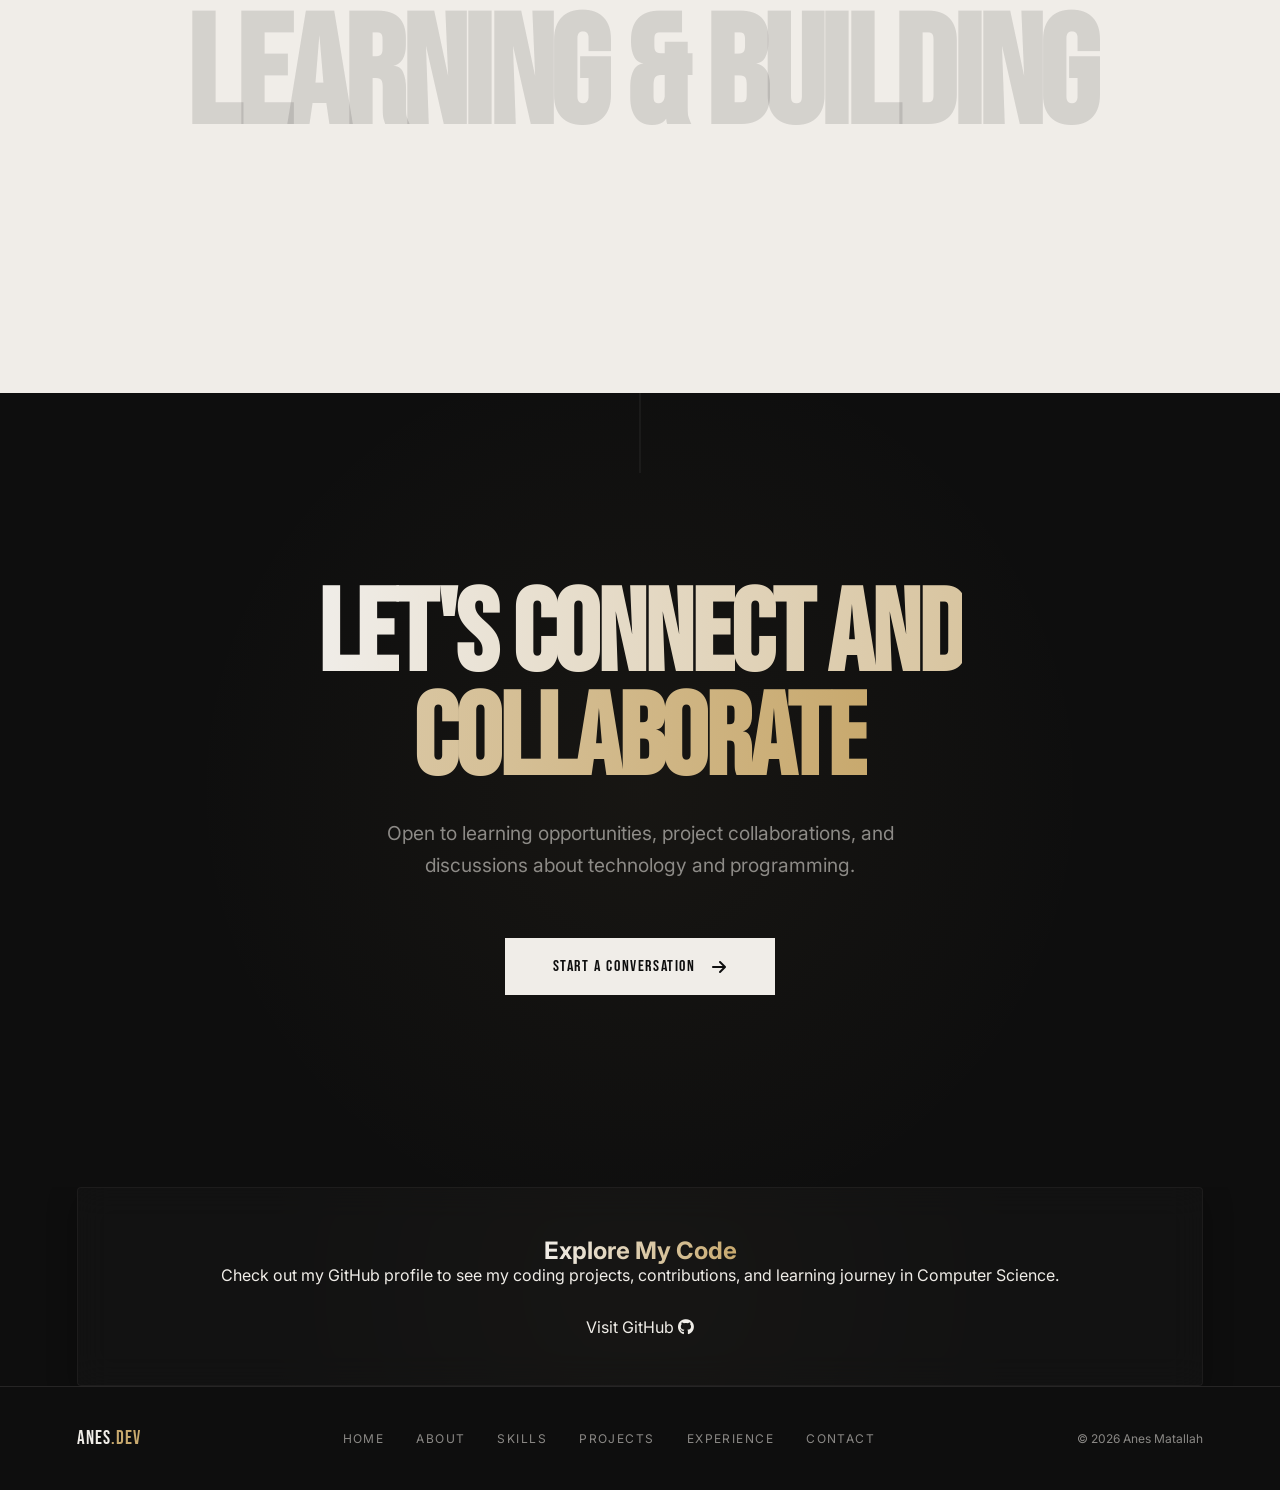
==== commit 51dd3766: "Add files via upload" ====
--- a/index.html
+++ b/index.html
@@ -291,9 +291,12 @@
               </p>
             </div>
           </div>
-        </div>
-      </div>
-    </section>
+
+        </div>
+      </div>
+    </section>
+
+    <!-- ===================== IMAGE BREAK ===================== -->
     <section class="image-break parallax-block">
       <img src="https://static.wixstatic.com/media/760b7b_c8ac74965bcc41a6937c8794d44e90c3~mv2.png" alt="Atmospheric"
         class="parallax-img image-break-img" data-speed="0.25" />
@@ -301,6 +304,8 @@
         <h2 class="image-break-text" data-i18n="break_text">Learning &amp; Building</h2>
       </div>
     </section>
+
+    <!-- ===================== CTA ===================== -->
     <section class="cta-section">
       <div class="radial-bg"></div>
       <div class="cta-line"></div>
@@ -315,6 +320,8 @@
         </a>
       </div>
     </section>
+
+    <!-- ===================== GITHUB ===================== -->
     <section class="github-section" style="position: relative; overflow: hidden;">
       <div class="radial-bg"></div>
       <div class="section-container relative-z">
@@ -331,7 +338,10 @@
         </div>
       </div>
     </section>
+
   </main>
+
+  <!-- ===================== FOOTER ===================== -->
   <footer class="site-footer">
     <div class="footer-inner">
       <span class="footer-logo">ANES<span class="accent">.DEV</span></span>
@@ -346,6 +356,8 @@
       <span class="footer-copy" data-i18n="footer_copy">&copy; 2026 Anes Matallah</span>
     </div>
   </footer>
+
   <script src="script.js"></script>
 </body>
-</html>
+
+</html>
--- a/styles.css
+++ b/styles.css
@@ -1,28 +1,37 @@
-/* ============================================================
-   DESIGN SYSTEM — ProfilePro Portfolio
-   Inspired by the Wix Vibe "ProfilePro" React design
-   ============================================================ */
-
-/* --- TOKENS --- */
 :root {
   --bg: #0e0e0e;
   --bg-alt: #161616;
   --fg: #f0ede8;
   --fg-dim: rgba(240, 237, 232, 0.55);
   --primary: #c8a96e;
-  /* warm gold */
+  --primary-rgb: 200, 169, 110;
   --border: rgba(240, 237, 232, 0.1);
   --grid-gap: 1px;
   --font-head: 'Bebas Neue', sans-serif;
   --font-body: 'Inter', sans-serif;
+  --font-arabic: 'Cairo', sans-serif;
   --nav-h: 72px;
   --max-w: 1600px;
   --section-px: clamp(1.5rem, 6vw, 8rem);
   --section-py: clamp(4rem, 10vw, 10rem);
   --ease: cubic-bezier(0.21, 0.47, 0.32, 0.98);
-}
-
-/* --- RESET --- */
+  --shadow-glow: 0 0 20px rgba(var(--primary-rgb), 0.15);
+}
+
+[dir="rtl"] {
+  --font-head: 'Cairo', sans-serif;
+  --font-body: 'Cairo', sans-serif;
+}
+
+[dir="rtl"] body {
+  text-align: right;
+}
+
+[dir="rtl"] .nav-logo span {
+  margin-right: 0.2rem;
+  margin-left: 0;
+}
+
 *,
 *::before,
 *::after {
@@ -72,6 +81,51 @@
   max-width: var(--max-w);
   margin-inline: auto;
   padding-inline: var(--section-px);
+}
+
+/* Glassmorphism utility */
+.glass-card {
+  background: rgba(22, 22, 22, 0.5);
+  backdrop-filter: blur(16px);
+  -webkit-backdrop-filter: blur(16px);
+  border: 1px solid rgba(240, 237, 232, 0.05);
+  box-shadow: 0 10px 30px rgba(0, 0, 0, 0.3);
+  border-radius: 4px;
+  padding: clamp(2rem, 4vw, 3rem);
+  transition: transform 0.4s var(--ease), border-color 0.4s, box-shadow 0.4s;
+  position: relative;
+  overflow: hidden;
+}
+
+.glass-card::before {
+  content: '';
+  position: absolute;
+  top: 0;
+  left: 0;
+  right: 0;
+  height: 1px;
+  background: linear-gradient(90deg, transparent, rgba(200, 169, 110, 0.3), transparent);
+  opacity: 0;
+  transition: opacity 0.4s;
+}
+
+.glass-card:hover {
+  transform: translateY(-5px);
+  border-color: rgba(200, 169, 110, 0.2);
+  box-shadow: 0 15px 40px rgba(0, 0, 0, 0.4), var(--shadow-glow);
+}
+
+.glass-card:hover::before {
+  opacity: 1;
+}
+
+/* Text Gradients */
+.text-gradient {
+  background: linear-gradient(to right, #f0ede8, var(--primary));
+  -webkit-background-clip: text;
+  -webkit-text-fill-color: transparent;
+  background-clip: text;
+  color: transparent;
 }
 
 /* ============================================================
@@ -167,6 +221,31 @@
   display: none;
 }
 
+.lang-toggle {
+  background: transparent;
+  border: 1px solid var(--border);
+  color: var(--fg-dim);
+  padding: 0.4rem 0.8rem;
+  font-family: var(--font-body);
+  font-size: 0.7rem;
+  letter-spacing: 0.1em;
+  cursor: pointer;
+  display: flex;
+  align-items: center;
+  gap: 0.5rem;
+  transition: all 0.3s var(--ease);
+  border-radius: 4px;
+}
+
+.lang-toggle:hover {
+  border-color: var(--primary);
+  color: var(--fg);
+}
+
+.lang-icon {
+  font-size: 0.9rem;
+}
+
 /* Hamburger */
 .hamburger {
   display: none;
@@ -198,9 +277,6 @@
   transform: translateY(-6.5px) rotate(-45deg);
 }
 
-/* ============================================================
-   HERO — Asymmetric Grid
-   ============================================================ */
 .hero-section {
   padding-top: calc(var(--nav-h) + 3rem);
   min-height: 100vh;
@@ -216,7 +292,6 @@
   min-height: calc(100vh - var(--nav-h) - 3rem);
 }
 
-/* Block layout */
 .hero-intro {
   grid-column: span 2;
   grid-row: 1;
@@ -262,7 +337,6 @@
   overflow: hidden;
 }
 
-/* Intro content */
 .hero-intro {
   overflow: hidden;
 }
@@ -483,19 +557,25 @@
 
 .skill-card {
   position: relative;
-  background: var(--bg-alt);
+  background: rgba(22, 22, 22, 0.5);
+  /* Matching glass-card base */
   padding: clamp(1.5rem, 3vw, 2.5rem);
   overflow: hidden;
   display: flex;
   flex-direction: column;
   justify-content: space-between;
-  border: 1px solid transparent;
-  transition: border-color 0.5s;
+  border: 1px solid rgba(240, 237, 232, 0.05);
+  /* Matching glass-card base */
+  transition: transform 0.4s var(--ease), border-color 0.4s, box-shadow 0.4s;
   min-height: 180px;
+  border-radius: 4px;
+  /* Optional: adds a slight softening to matching luxury feel */
 }
 
 .skill-card:hover {
-  border-color: var(--border);
+  transform: translateY(-5px);
+  border-color: rgba(200, 169, 110, 0.2);
+  box-shadow: 0 15px 40px rgba(0, 0, 0, 0.4), var(--shadow-glow);
 }
 
 .skill-card-accent {
@@ -504,13 +584,15 @@
   right: -4rem;
   width: 8rem;
   height: 8rem;
-  background: rgba(200, 169, 110, 0.06);
+  background: radial-gradient(circle, rgba(200, 169, 110, 0.15) 0%, transparent 70%);
   border-radius: 50%;
-  transition: transform 0.7s;
+  transition: transform 0.7s, opacity 0.7s;
+  opacity: 0.5;
 }
 
 .skill-card:hover .skill-card-accent {
-  transform: scale(1.5);
+  transform: scale(2);
+  opacity: 1;
 }
 
 .skill-card-top {
@@ -579,16 +661,109 @@
 }
 
 .skill-tag {
-  padding: 0.5rem 1.25rem;
-  border: 1px solid var(--border);
+  padding: 0.6rem 1.4rem;
+  background: rgba(22, 22, 22, 0.4);
+  backdrop-filter: blur(8px);
+  -webkit-backdrop-filter: blur(8px);
+  border: 1px solid rgba(240, 237, 232, 0.1);
   font-size: 0.85rem;
+  letter-spacing: 0.05em;
   cursor: default;
-  transition: background 0.3s, color 0.3s;
+  transition: all 0.3s var(--ease);
+  color: var(--fg-dim);
+  border-radius: 4px;
 }
 
 .skill-tag:hover {
-  background: var(--fg);
+  background: rgba(200, 169, 110, 0.1);
+  border-color: var(--primary);
+  color: var(--primary);
+  box-shadow: 0 0 15px rgba(200, 169, 110, 0.2);
+  transform: translateY(-2px);
+}
+
+/* ============================================================
+   PROJECTS SECTION (New specific styles)
+   ============================================================ */
+.projects-section {
+  padding-block: var(--section-py);
+  background: var(--bg-alt);
+  border-top: 1px solid var(--border);
+  position: relative;
+  z-index: 2;
+}
+
+.projects-header {
+  margin-bottom: 4rem;
+}
+
+.projects-list {
+  display: grid;
+  grid-template-columns: repeat(auto-fit, minmax(320px, 1fr));
+  gap: 2rem;
+}
+
+.project-item {
+  /* Using global glass-card via HTML update, but adding specific interior spacing */
+  display: flex;
+  flex-direction: column;
+  height: 100%;
+}
+
+.project-title {
+  font-family: var(--font-head);
+  font-size: 2rem;
+  margin-bottom: 1rem;
+  letter-spacing: 0.02em;
+}
+
+.project-desc {
+  font-size: 0.95rem;
+  color: var(--fg-dim);
+  line-height: 1.6;
+  margin-bottom: 2rem;
+  flex-grow: 1;
+}
+
+.project-tech {
+  font-size: 0.75rem;
+  letter-spacing: 0.1em;
+  color: var(--primary);
+  margin-bottom: 1.5rem;
+  text-transform: uppercase;
+}
+
+.project-link {
+  display: inline-flex;
+  align-items: center;
+  gap: 0.5rem;
+  font-size: 0.8rem;
+  letter-spacing: 0.15em;
+  text-transform: uppercase;
+  color: var(--fg);
+  padding: 0.8rem 1.5rem;
+  border: 1px solid rgba(240, 237, 232, 0.2);
+  width: fit-content;
+  transition: all 0.3s var(--ease);
+}
+
+.project-link:hover {
+  background: var(--primary);
+  border-color: var(--primary);
   color: var(--bg);
+  box-shadow: 0 5px 15px rgba(200, 169, 110, 0.3);
+}
+
+.project-link i {
+  transition: transform 0.3s;
+}
+
+.project-link:hover i {
+  transform: translate(3px, -3px);
+}
+
+[dir="rtl"] .project-link:hover i {
+  transform: translate(-3px, -3px);
 }
 
 /* ============================================================
@@ -617,32 +792,48 @@
 
 .exp-item {
   display: grid;
-  grid-template-columns: 1fr 1.2fr 1.8fr;
+  grid-template-columns: 2rem 1.2fr 1.8fr;
   gap: clamp(1.5rem, 4vw, 5rem);
   padding-block: clamp(2rem, 4vw, 4rem);
-  border-top: 1px solid var(--border);
   align-items: start;
   position: relative;
-  transition: border-color 0.5s;
-}
-
-.exp-item::before {
+  transition: transform 0.4s var(--ease), border-color 0.4s;
+  padding-left: 1rem;
+}
+
+[dir="rtl"] .exp-item {
+  padding-left: 0;
+  padding-right: 1rem;
+}
+
+/* Timeline vertical line */
+.exp-item::after {
   content: '';
   position: absolute;
-  inset: 0;
-  background: rgba(240, 237, 232, 0.03);
-  opacity: 0;
-  transition: opacity 0.5s;
-  pointer-events: none;
+  top: 0;
+  bottom: 0;
+  left: 3rem;
+  width: 1px;
+  background: var(--border);
   z-index: 0;
 }
 
+[dir="rtl"] .exp-item::after {
+  left: auto;
+  right: 3rem;
+}
+
+/* Hide line on the last item to prevent overflow */
+.exp-item:last-child::after {
+  background: linear-gradient(to bottom, var(--border), transparent);
+}
+
 .exp-item:hover {
-  border-color: rgba(240, 237, 232, 0.25);
-}
-
-.exp-item:hover::before {
-  opacity: 1;
+  transform: translateX(10px);
+}
+
+[dir="rtl"] .exp-item:hover {
+  transform: translateX(-10px);
 }
 
 .exp-meta {
@@ -651,6 +842,31 @@
   gap: 0.5rem;
   position: relative;
   z-index: 1;
+}
+
+/* Timeline dot */
+.exp-meta::before {
+  content: '';
+  position: absolute;
+  top: 0.5rem;
+  left: -2.3rem;
+  width: 12px;
+  height: 12px;
+  background: var(--bg);
+  border: 2px solid var(--primary);
+  border-radius: 50%;
+  z-index: 2;
+  transition: background 0.4s, box-shadow 0.4s;
+}
+
+[dir="rtl"] .exp-meta::before {
+  left: auto;
+  right: -2.3rem;
+}
+
+.exp-item:hover .exp-meta::before {
+  background: var(--primary);
+  box-shadow: 0 0 15px rgba(200, 169, 110, 0.6);
 }
 
 .exp-years {
@@ -819,6 +1035,13 @@
   margin-bottom: 3.5rem;
 }
 
+.radial-bg {
+  position: absolute;
+  inset: 0;
+  background: radial-gradient(circle at center, rgba(200, 169, 110, 0.05) 0%, transparent 60%);
+  pointer-events: none;
+}
+
 .cta-btn {
   position: relative;
   display: inline-flex;
@@ -872,30 +1095,70 @@
    CONTACT PAGE
    ============================================================ */
 .contact-hero {
-  background: var(--bg-alt);
-  padding-top: calc(var(--nav-h) + 4rem);
-  padding-bottom: 5rem;
+  position: relative;
+  min-height: 50vh;
+  display: flex;
+  align-items: center;
+  overflow: hidden;
+  background: #000;
+  padding-top: var(--nav-h);
+}
+
+.contact-hero-bg {
+  position: absolute;
+  inset: 0;
+  background-image: url('cinematic_contact_hero.png');
+  background-size: cover;
+  background-position: center;
+  transform: scale(1.1);
+  animation: heroPulse 20s infinite alternate linear;
+}
+
+@keyframes heroPulse {
+  from {
+    transform: scale(1.1) translate(0, 0);
+  }
+
+  to {
+    transform: scale(1.2) translate(-2%, -2%);
+  }
+}
+
+.contact-hero-overlay {
+  position: absolute;
+  inset: 0;
+  background: linear-gradient(to bottom, rgba(14, 14, 14, 0.35) 0%, rgba(14, 14, 14, 0.5) 60%, var(--bg) 100%);
+  z-index: 1;
+}
+
+.relative-z {
+  position: relative;
+  z-index: 2;
 }
 
 .contact-hero-title {
   font-family: var(--font-head);
-  font-size: clamp(3.5rem, 8vw, 7rem);
-  letter-spacing: -0.01em;
+  font-size: clamp(3.5rem, 8vw, 7.5rem);
+  letter-spacing: -0.02em;
   margin-bottom: 1.5rem;
+  color: var(--fg);
+  text-shadow: 0 10px 30px rgba(0, 0, 0, 0.5);
 }
 
 .contact-hero-rule {
-  width: 6rem;
+  width: 8rem;
   height: 2px;
   background: var(--primary);
-  margin-bottom: 2rem;
+  margin-bottom: 2.5rem;
+  box-shadow: 0 0 15px rgba(var(--primary-rgb), 0.5);
 }
 
 .contact-hero-sub {
-  font-size: 1.1rem;
-  color: var(--fg-dim);
-  line-height: 1.7;
-  max-width: 42rem;
+  font-size: 1.2rem;
+  color: var(--fg-dim);
+  line-height: 1.8;
+  max-width: 38rem;
+  font-weight: 300;
 }
 
 .contact-body {
@@ -912,9 +1175,23 @@
 
 /* Info panel */
 .contact-info {
-  background: var(--bg-alt);
-  padding: clamp(1.5rem, 3vw, 3rem);
+  background: rgba(22, 22, 22, 0.6);
+  backdrop-filter: blur(20px);
+  -webkit-backdrop-filter: blur(20px);
+  padding: clamp(2rem, 4vw, 3.5rem);
   border: 1px solid var(--border);
+  box-shadow: var(--shadow-glow);
+  transition: transform 0.4s var(--ease), border-color 0.4s;
+}
+
+.contact-info:hover {
+  transform: translateY(-5px);
+  border-color: rgba(var(--primary-rgb), 0.3);
+}
+
+[dir="rtl"] .contact-info {
+  border-right: 1px solid var(--border);
+  border-left: none;
 }
 
 .contact-info-header {
@@ -925,15 +1202,16 @@
 }
 
 .contact-icon-wrap {
-  width: 3rem;
-  height: 3rem;
+  width: 3.5rem;
+  height: 3.5rem;
   background: var(--primary);
   display: flex;
   align-items: center;
   justify-content: center;
-  font-size: 1.1rem;
+  font-size: 1.2rem;
   color: var(--bg);
   flex-shrink: 0;
+  box-shadow: 0 10px 20px rgba(var(--primary-rgb), 0.2);
 }
 
 .contact-info-title {
@@ -987,25 +1265,38 @@
 .form-group input,
 .form-group textarea {
   width: 100%;
-  padding: 0.85rem 1rem;
-  background: var(--bg-alt);
-  border: 1px solid rgba(200, 169, 110, 0.2);
+  padding: 1.1rem 1.2rem;
+  background: rgba(22, 22, 22, 0.4);
+  border: 1px solid var(--border);
   color: var(--fg);
   font-family: var(--font-body);
-  font-size: 0.95rem;
+  font-size: 1rem;
   outline: none;
   resize: none;
-  transition: border-color 0.3s;
+  transition: all 0.3s var(--ease);
 }
 
 .form-group input:focus,
 .form-group textarea:focus {
   border-color: var(--primary);
+  background: rgba(22, 22, 22, 0.8);
+  box-shadow: 0 0 15px rgba(var(--primary-rgb), 0.1);
+  transform: translateY(-2px);
+}
+
+[dir="rtl"] .form-group label {
+  text-align: right;
 }
 
 .form-group input::placeholder,
 .form-group textarea::placeholder {
-  color: var(--fg-dim);
+  color: rgba(240, 237, 232, 0.3);
+  transition: color 0.3s;
+}
+
+.form-group input:focus::placeholder,
+.form-group textarea:focus::placeholder {
+  color: rgba(240, 237, 232, 0.5);
 }
 
 .form-success {
@@ -1027,22 +1318,38 @@
 .form-submit {
   display: inline-flex;
   align-items: center;
-  gap: 0.75rem;
-  padding: 0.9rem 2rem;
+  justify-content: center;
+  gap: 1rem;
+  padding: 1.2rem 3rem;
   background: var(--primary);
   color: var(--bg);
   border: none;
-  font-family: var(--font-body);
-  font-size: 0.9rem;
-  font-weight: 600;
+  font-family: var(--font-head);
+  font-size: 1.1rem;
+  letter-spacing: 0.1em;
+  text-transform: uppercase;
   cursor: pointer;
-  transition: opacity 0.3s, transform 0.3s;
+  transition: all 0.4s var(--ease);
   width: fit-content;
+  box-shadow: 0 10px 30px rgba(var(--primary-rgb), 0.2);
 }
 
 .form-submit:hover {
-  opacity: 0.88;
-  transform: scale(1.02);
+  transform: translateY(-3px) scale(1.02);
+  box-shadow: 0 15px 40px rgba(var(--primary-rgb), 0.4);
+  background: #d4bc8a;
+}
+
+.form-submit i {
+  transition: transform 0.3s var(--ease);
+}
+
+.form-submit:hover i {
+  transform: translate(5px, -5px);
+}
+
+[dir="rtl"] .form-submit:hover i {
+  transform: translate(-5px, -5px);
 }
 
 .form-submit:disabled {
